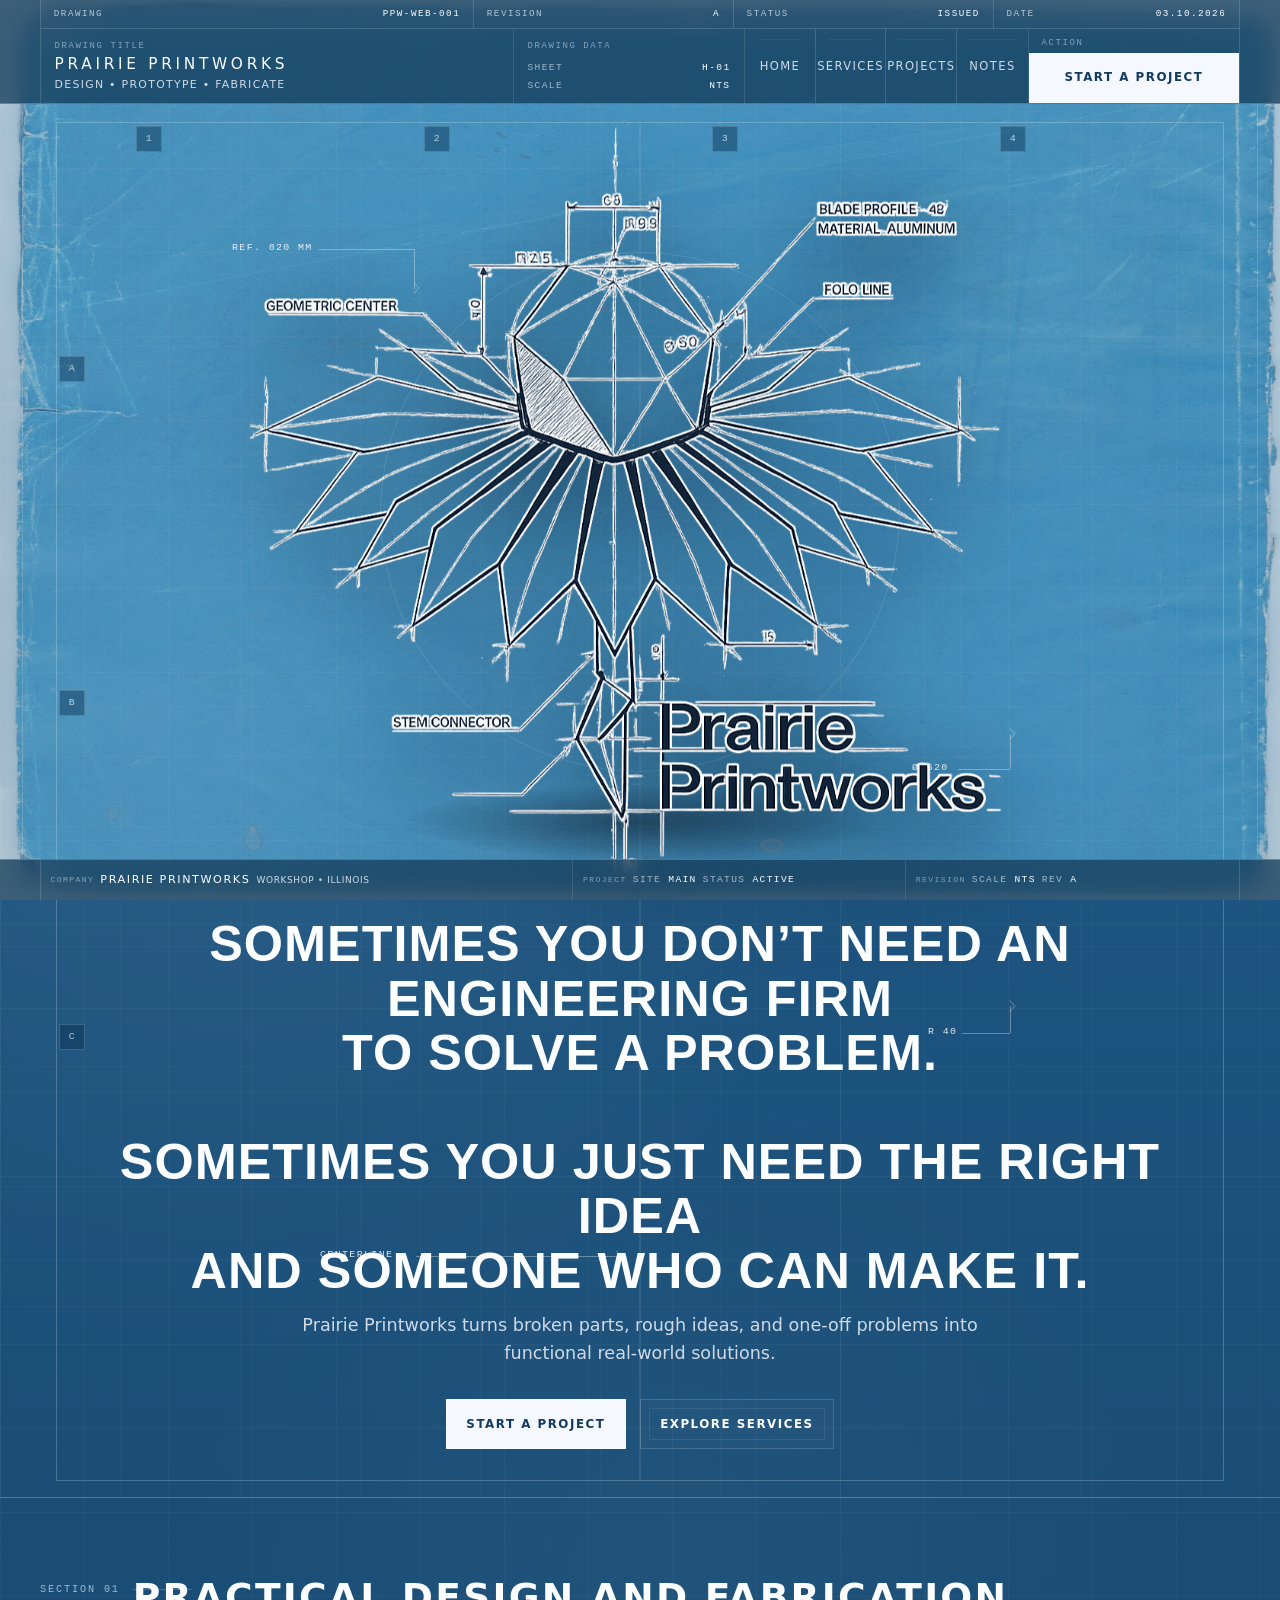
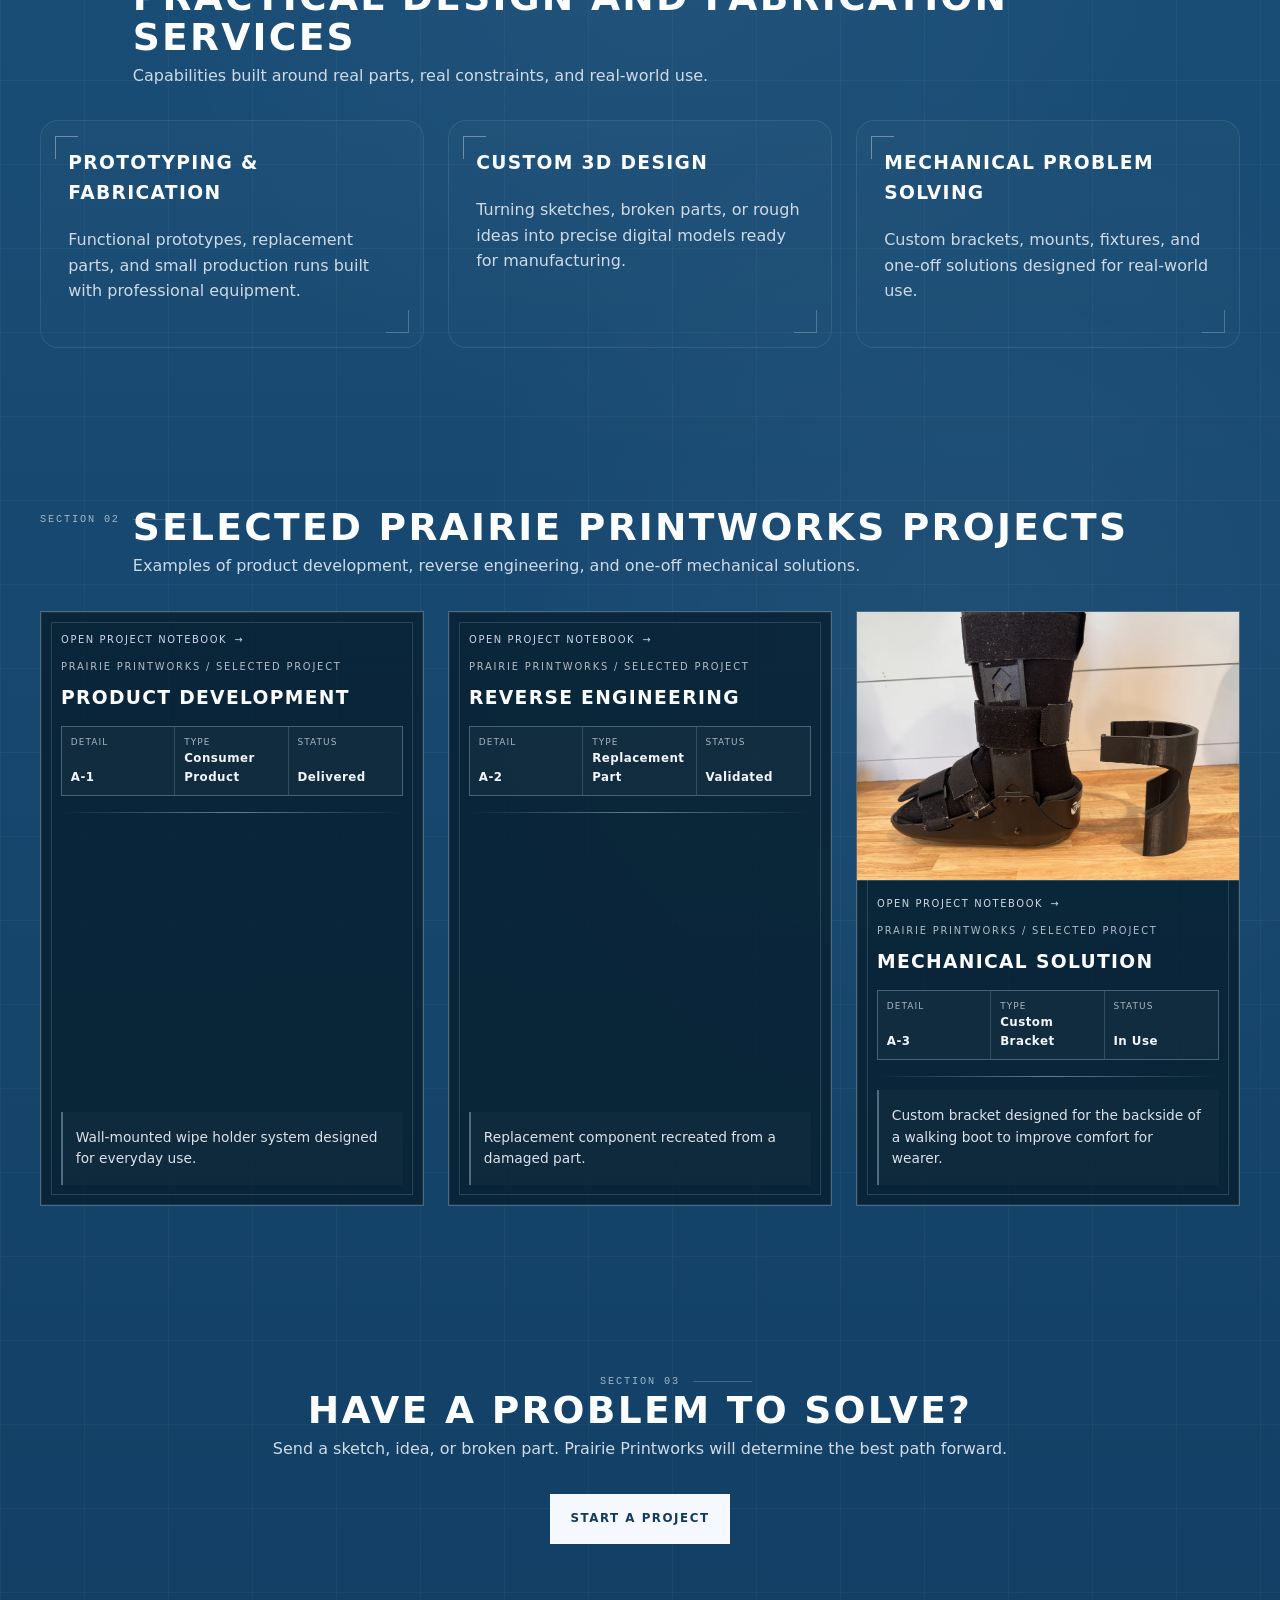
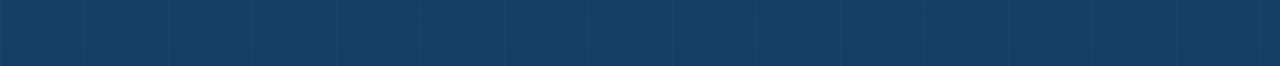
==== index.html @ dac21471 "Fix hero logo callout spelling by using corrected image" ====
<!DOCTYPE html>
<html lang="en">
<head>
<meta charset="UTF-8" />
<meta name="viewport" content="width=device-width, initial-scale=1.0" />
<title>Prairie Printworks</title>
<link rel="stylesheet" href="assets/css/styles.css">
</head>
<body>

<header class="navbar">
  <div class="container">
    <div class="nav-revbar">
      <div class="nav-revbar-inner">
        <div class="rev-cell"><span>Drawing</span><strong>PPW-WEB-001</strong></div>
        <div class="rev-cell"><span>Revision</span><strong>A</strong></div>
        <div class="rev-cell"><span>Status</span><strong>Issued</strong></div>
        <div class="rev-cell"><span>Date</span><strong>03.10.2026</strong></div>
      </div>
    </div>
  </div>

  <div class="container nav-inner">
    <div class="titleblock-strip">
      <div class="strip-cell">
        <div class="strip-label">Drawing Title</div>
        <div class="brand">Prairie Printworks</div>
        <div class="brand-sub">Design • Prototype • Fabricate</div>
      </div>

      <div class="strip-cell strip-meta">
        <div class="strip-label">Drawing Data</div>
        <div class="drafting-meta-row"><span>Sheet</span><span>H-01</span></div>
        <div class="drafting-meta-row"><span>Scale</span><span>NTS</span></div>
      </div>

      <div class="strip-cell strip-meta-secondary" style="padding:0;">
        <div class="nav-links">
          <a href="index.html">Home</a>
          <a href="services.html">Services</a>
          <a href="projects.html">Projects</a>
          <a href="notes.html">Notes</a>
        </div>
      </div>

      <div class="strip-cell strip-cta">
        <div class="strip-cta-inner">
          <div class="strip-label" style="padding:.45rem .8rem .15rem .8rem; margin:0;">Action</div>
          <a class="btn btn-primary" href="start-a-project.html">Start a Project</a>
        </div>
      </div>
    </div>

    <nav class="mobile-nav" aria-label="Mobile navigation">
      <a href="index.html">Home</a>
      <a href="services.html">Services</a>
      <a href="projects.html">Projects</a>
      <a href="notes.html">Notes</a>
      <a href="start-a-project.html">Start a Project</a>
    </nav>
  </div>
</header>

<main>
  <section class="hero">
    <div class="container hero-inner">
      <div class="hero-frame"></div>

      <div class="zone zone-top-1">1</div>
      <div class="zone zone-top-2">2</div>
      <div class="zone zone-top-3">3</div>
      <div class="zone zone-top-4">4</div>

      <div class="zone zone-left-a">A</div>
      <div class="zone zone-left-b">B</div>
      <div class="zone zone-left-c">C</div>

      <div class="callout callout-1">
        <span class="callout-label">REF. 820 MM</span>
        <span class="callout-line-h"></span>
        <span class="callout-line-v"></span>
        <span class="callout-arrow"></span>
      </div>

      <div class="callout callout-2">
        <span class="callout-label">Ø 520</span>
        <span class="callout-line-h"></span>
        <span class="callout-line-v"></span>
        <span class="callout-arrow"></span>
      </div>

      <div class="callout callout-3">
        <span class="callout-label">R 40</span>
        <span class="callout-line-h"></span>
        <span class="callout-line-v"></span>
        <span class="callout-arrow"></span>
      </div>

      <div class="callout callout-4">
        <span class="callout-label">Centerline</span>
        <span class="callout-line-h"></span>
        <span class="callout-arrow"></span>
      </div>

      <div class="logo logo-wrap">
        <div class="logo-ring"></div>
        <div class="logo-dashed-circle"></div>
        <img src="assets/images/ppw-logo.png" alt="Prairie Printworks" />
      </div>

      <h1>Sometimes you don’t need an engineering firm<br>to solve a problem.<br><br>Sometimes you just need the right idea<br>and someone who can make it.</h1>
      <p class="lead">Prairie Printworks turns broken parts, rough ideas, and one-off problems into functional real-world solutions.</p>

      <div class="hero-actions">
        <a class="btn btn-primary" href="start-a-project.html">Start a Project</a>
        <a class="btn btn-secondary" href="services.html">Explore Services</a>
      </div>
    </div>
  </section>

  <section class="section">
    <div class="container">
      <div class="section-header">
        <div class="section-kicker">Section 01</div>
        <h2 class="section-title">Practical Design and Fabrication Services</h2>
        <p class="section-sub">Capabilities built around real parts, real constraints, and real-world use.</p>
      </div>

      <div class="grid-3" style="margin-top:2rem">
        <article class="card">
          <h3>Prototyping & Fabrication</h3>
          <p>Functional prototypes, replacement parts, and small production runs built with professional equipment.</p>
        </article>

        <article class="card">
          <h3>Custom 3D Design</h3>
          <p>Turning sketches, broken parts, or rough ideas into precise digital models ready for manufacturing.</p>
        </article>

        <article class="card">
          <h3>Mechanical Problem Solving</h3>
          <p>Custom brackets, mounts, fixtures, and one-off solutions designed for real-world use.</p>
        </article>
      </div>
    </div>
  </section>

  <section class="section">
    <div class="container">
      <div class="section-header">
        <div class="section-kicker">Section 02</div>
        <h2 class="section-title">Selected Prairie Printworks Projects</h2>
        <p class="section-sub">Examples of product development, reverse engineering, and one-off mechanical solutions.</p>
      </div>

      <div class="grid-3 project-intake-grid" style="margin-top:2rem">
        <article class="project-intake-card">
          <a class="project-jump-link" href="projects.html#project-product-development" aria-label="Open Product Development project notebook">
            <span>Open project notebook</span>
          </a>
          <p class="drawing-overline">Prairie Printworks / Selected Project</p>
          <h3>Product Development</h3>
          <div class="title-block">
            <div class="title-cell">
              <span>Detail</span>
              <strong>A-1</strong>
            </div>
            <div class="title-cell">
              <span>Type</span>
              <strong>Consumer Product</strong>
            </div>
            <div class="title-cell">
              <span>Status</span>
              <strong>Delivered</strong>
            </div>
          </div>
          <div class="sheet-divider"></div>
          <div class="sheet-notes">
            <p>Wall-mounted wipe holder system designed for everyday use.</p>
          </div>
        </article>

        <article class="project-intake-card">
          <a class="project-jump-link" href="projects.html#project-reverse-engineering" aria-label="Open Reverse Engineering project notebook">
            <span>Open project notebook</span>
          </a>
          <p class="drawing-overline">Prairie Printworks / Selected Project</p>
          <h3>Reverse Engineering</h3>
          <div class="title-block">
            <div class="title-cell">
              <span>Detail</span>
              <strong>A-2</strong>
            </div>
            <div class="title-cell">
              <span>Type</span>
              <strong>Replacement Part</strong>
            </div>
            <div class="title-cell">
              <span>Status</span>
              <strong>Validated</strong>
            </div>
          </div>
          <div class="sheet-divider"></div>
          <div class="sheet-notes">
            <p>Replacement component recreated from a damaged part.</p>
          </div>
        </article>

        <article class="project-intake-card project-intake-card-image">
          <div class="project-img">
            <a href="projects.html#project-mechanical-solution" aria-label="Open Mechanical Solution project notebook">
              <img src="assets/images/bootguard.jpg" alt="Walking Boot heal guard mechanical solution bracket">
            </a>
          </div>
          <a class="project-jump-link" href="projects.html#project-mechanical-solution" aria-label="Open Mechanical Solution project notebook">
            <span>Open project notebook</span>
          </a>
          <p class="drawing-overline">Prairie Printworks / Selected Project</p>
          <h3>Mechanical Solution</h3>
          <div class="title-block">
            <div class="title-cell">
              <span>Detail</span>
              <strong>A-3</strong>
            </div>
            <div class="title-cell">
              <span>Type</span>
              <strong>Custom Bracket</strong>
            </div>
            <div class="title-cell">
              <span>Status</span>
              <strong>In Use</strong>
            </div>
          </div>
          <div class="sheet-divider"></div>
          <div class="sheet-notes">
            <p>Custom bracket designed for the backside of a walking boot to improve comfort for wearer.</p>
          </div>
        </article>
      </div>
    </div>
  </section>

  <section class="section">
    <div class="container" style="text-align:center">
      <div class="section-header" style="max-width:760px; margin:0 auto 2rem; padding-left:0;">
        <div class="section-kicker" style="position:relative; left:auto; top:auto; display:inline-block;">Section 03</div>
        <h2 class="section-title">Have a Problem to Solve?</h2>
        <p class="section-sub" style="margin:0 auto;">Send a sketch, idea, or broken part. Prairie Printworks will determine the best path forward.</p>
      </div>

      <div class="hero-actions" style="margin-top:2rem">
        <a class="btn btn-primary" href="start-a-project.html">Start a Project</a>
      </div>
    </div>
  </section>
</main>

<footer class="titlebar-bottom">
  <div class="container">
    <div class="titleblock-strip">
      <div class="strip-cell">
        <div class="strip-label">Company</div>
        <div class="brand">Prairie Printworks</div>
        <div class="brand-sub">Workshop • Illinois</div>
      </div>

      <div class="strip-cell footer-meta">
        <div class="strip-label">Project</div>
        <div>Site <strong>Main</strong></div>
        <div>Status <strong>Active</strong></div>
      </div>

      <div class="strip-cell footer-meta footer-right">
        <div class="strip-label">Revision</div>
        <div>Scale <strong>NTS</strong></div>
        <div>Rev <strong>A</strong></div>
      </div>
    </div>
  </div>
</footer>

</body>
</html>
---- assets/css/styles.css ----
/* Prairie Printworks styles */
:root{
  --bg:#154b73;
  --bg-deep:#103754;
  --panel:#1a5079;
  --panel-2:#15476c;

  --line:rgba(248,252,255,0.24);
  --line-soft:rgba(248,252,255,0.15);
  --line-strong:rgba(252,254,255,0.36);

  --text:#f2f6fb;
  --muted:#cfdae5;
  --heading:#fbfdff;

  --card-bg:rgba(255,255,255,0.025);
  --card-bg-2:rgba(255,255,255,0.01);

  --max:1200px;
  --radius:18px;

  --chrome-top:106px;
  --chrome-bottom:42px;
}

*{box-sizing:border-box}
html{
  scroll-behavior:smooth;
  overflow-x:clip;
}

body{
  margin:0;
  padding-top:var(--chrome-top);
  padding-bottom:var(--chrome-bottom);
  overflow-x:hidden;
  color:var(--text);
  font-family:"Arial Narrow","Bahnschrift","Segoe UI",system-ui,sans-serif;
  line-height:1.6;
  background:
    radial-gradient(circle at 18% 22%, rgba(255,255,255,0.05), transparent 24%),
    radial-gradient(circle at 76% 68%, rgba(255,255,255,0.04), transparent 22%),
    radial-gradient(circle at 52% 48%, rgba(255,255,255,0.03), transparent 28%),
    linear-gradient(180deg, rgba(255,255,255,0.03), rgba(255,255,255,0.01)),
    repeating-linear-gradient(to right, rgba(245,250,255,0.035) 0 1px, transparent 1px 84px),
    repeating-linear-gradient(to bottom, rgba(245,250,255,0.035) 0 1px, transparent 1px 84px),
    linear-gradient(180deg, #1b5a89 0%, #154a74 45%, #103d63 100%);
}

body::before{
  content:"";
  position:fixed;
  inset:22px;
  border:1px solid rgba(245,250,255,0.16);
  pointer-events:none;
  z-index:0;
}

body::after{
  content:"";
  position:fixed;
  inset:0;
  pointer-events:none;
  z-index:1;
  opacity:.72;
  background-image:
    url("../images/cyanotype-background-edges.jpg"),
    radial-gradient(circle at 12% 18%, rgba(255,255,255,.85) 0 .7px, transparent .8px),
    radial-gradient(circle at 74% 30%, rgba(255,255,255,.6) 0 .6px, transparent .7px),
    radial-gradient(circle at 60% 78%, rgba(255,255,255,.55) 0 .7px, transparent .8px),
    radial-gradient(circle at 34% 56%, rgba(255,255,255,.4) 0 .6px, transparent .7px),
    repeating-linear-gradient(11deg, rgba(255,255,255,.018) 0 1px, transparent 1px 10px),
    linear-gradient(180deg, rgba(255,255,255,.02), transparent 18%, rgba(255,255,255,.03) 60%, transparent 100%);
  background-size:
  100% 100%,
    180px 180px,
    240px 240px,
    220px 220px,
    260px 260px,
    12px 12px,
    100% 100%;
  background-position:center;
  mix-blend-mode:screen;
}

a{color:inherit;text-decoration:none}

/* Show a clear callout-style arrow cursor on selectable controls */
a[href],
button,
input[type="button"],
input[type="submit"],
input[type="reset"],
summary,
[role="button"],
[role="link"]{
  cursor:pointer;
}
img{max-width:100%;display:block}

.container{
  width:min(var(--max), calc(100% - 2rem));
  margin:auto;
  position:relative;
  z-index:2;
}

main{
  color:var(--text);
  position:relative;
}

  main::before{
  content:"";
  position:fixed;
  inset:0;
  pointer-events:none;
  z-index:1;
  opacity:.14;
  background:
    radial-gradient(circle at 8% 12%, rgba(255,255,255,0.08), transparent 18%),
    radial-gradient(circle at 92% 14%, rgba(255,255,255,0.05), transparent 20%),
    radial-gradient(circle at 14% 88%, rgba(255,255,255,0.06), transparent 16%),
    radial-gradient(circle at 86% 80%, rgba(255,255,255,0.07), transparent 18%),
    radial-gradient(circle at 50% 50%, transparent 55%, rgba(0,0,0,0.16) 100%);
  mix-blend-mode:screen;
}
  
.section{
  padding:5rem 0;
}

.grid-3{
  display:grid;
  grid-template-columns:repeat(3,1fr);
  gap:1.5rem;
}

/* TOP FRAME / NAV */

.navbar{
  position:fixed;
  top:0;
  left:0;
  right:0;
  z-index:50;
  background:rgba(16,55,84,0.72);
  backdrop-filter:blur(10px);
  border-bottom:1px solid var(--line);
}

.nav-revbar{
  border-bottom:1px solid var(--line-soft);
  background:rgba(255,255,255,0.025);
}

.nav-revbar-inner{
  display:grid;
  grid-template-columns:1.5fr .9fr .9fr .85fr;
  border-left:1px solid rgba(245,250,255,0.14);
  border-right:1px solid rgba(245,250,255,0.14);
}

.rev-cell{
  min-height:28px;
  display:flex;
  align-items:center;
  justify-content:space-between;
  gap:.8rem;
  padding:0 .8rem;
  border-right:1px solid var(--line-soft);
  font-family:"Courier New",monospace;
  font-size:.58rem;
  letter-spacing:.16em;
  text-transform:uppercase;
  color:rgba(245,250,255,0.68);
}

.rev-cell:last-child{border-right:none}

.rev-cell strong{
  font-weight:400;
  color:var(--heading);
}

.nav-inner{
  min-height:74px;
}

.titleblock-strip{
  display:grid;
  grid-template-columns:2.25fr 1.1fr 1.35fr 1fr;
  width:100%;
  border-left:1px solid rgba(245,250,255,0.14);
  border-right:1px solid rgba(245,250,255,0.14);
  position:relative;
}

.titleblock-strip::before{
  content:"";
  position:absolute;
  inset:0;
  pointer-events:none;
  background:
    linear-gradient(to bottom, rgba(255,255,255,0.03), transparent 35%),
    repeating-linear-gradient(to right, rgba(245,250,255,0.025) 0 1px, transparent 1px 120px);
  opacity:.55;
}

.strip-cell{
  min-height:74px;
  padding:.5rem .85rem;
  border-right:1px solid rgba(245,250,255,0.12);
  display:flex;
  flex-direction:column;
  justify-content:center;
  position:relative;
}

.strip-cell:last-child{border-right:none}

.strip-label{
  font-family:"Courier New",monospace;
  font-size:.56rem;
  letter-spacing:.18em;
  text-transform:uppercase;
  color:rgba(245,250,255,0.48);
  margin-bottom:.22rem;
}

.brand{
  font-size:.96rem;
  letter-spacing:.24em;
  text-transform:uppercase;
  line-height:1.08;
  color:var(--heading);
}

.brand-sub{
  font-size:.68rem;
  color:var(--muted);
  margin-top:3px;
  letter-spacing:.12em;
  text-transform:uppercase;
}

.strip-meta{
  gap:.18rem;
}

.drafting-meta-row{
  display:grid;
  grid-template-columns:auto 1fr;
  gap:.65rem;
  font-family:"Courier New",monospace;
  font-size:.6rem;
  letter-spacing:.14em;
  text-transform:uppercase;
  color:rgba(245,250,255,0.62);
}

.drafting-meta-row span:last-child{
  text-align:right;
  color:var(--heading);
}

.nav-links{
  display:grid;
  grid-template-columns:repeat(4,1fr);
  align-items:stretch;
  height:100%;
  min-height:74px;
}

.nav-links a{
  display:flex;
  align-items:center;
  justify-content:center;
  text-transform:uppercase;
  letter-spacing:.12em;
  font-size:.72rem;
  color:var(--muted);
  border-right:1px solid var(--line-soft);
  position:relative;
}

.nav-links a:last-child{border-right:none}

.nav-links a::before{
  content:"";
  position:absolute;
  left:12px;
  right:12px;
  top:10px;
  border-top:1px solid rgba(245,250,255,0.05);
}

.nav-links a:hover{
  color:var(--heading);
  background:rgba(255,255,255,0.03);
}

.mobile-nav{
  display:none;
}

.strip-cta{
  align-items:stretch;
  justify-content:stretch;
  padding:0;
}

.strip-cta-inner{
  display:grid;
  grid-template-rows:auto 1fr;
  height:100%;
  min-height:74px;
}

.btn{
  padding:.9rem 1.2rem;
  border-radius:0;
  border:1px solid rgba(245,250,255,0.16);
  display:inline-flex;
  align-items:center;
  justify-content:center;
  transition:.2s;
  text-transform:uppercase;
  letter-spacing:.13em;
  font-size:.74rem;
  font-weight:600;
  position:relative;
  overflow:hidden;
}

.btn::before{
  content:"";
  position:absolute;
  inset:8px;
  border:1px solid rgba(245,250,255,0.08);
  pointer-events:none;
}

.btn-primary{
  background:#f5f9ff;
  color:#133b5f;
  border-color:rgba(255,255,255,0.25);
}

.btn-primary:hover{
  background:#ffffff;
}

.btn-secondary{
  color:var(--heading);
  background:rgba(255,255,255,0.02);
}

.btn-secondary:hover{
  background:rgba(255,255,255,0.05);
}

.strip-cta .btn-primary{
  width:100%;
  height:100%;
  border:none;
  white-space:nowrap;
}

/* HERO */

.hero{
  position:relative;
  overflow:hidden;
  border-bottom:1px solid var(--line);
}

.hero::before{
  content:"";
  position:absolute;
  inset:0;
  pointer-events:none;
  background:
    repeating-linear-gradient(to right, rgba(245,250,255,0.04) 0 1px, transparent 1px 120px),
    repeating-linear-gradient(to bottom, rgba(245,250,255,0.04) 0 1px, transparent 1px 120px);
  opacity:.8;
}

.hero-inner{
  position:relative;
  min-height:680px;
  padding:.55rem 0 3rem;
  text-align:center;
}

.hero-frame{
  position:absolute;
  inset:1rem 1rem 1rem 1rem;
  border:1px solid rgba(245,250,255,0.16);
  pointer-events:none;
  z-index:0;
}

.hero-frame{
  position:absolute;
  inset:1rem 1rem 1rem 1rem;
  border:1px solid rgba(248,252,255,0.22);
  pointer-events:none;
  z-index:0;
}

.hero-frame::before{
  content:"";
  position:absolute;
  left:50%;
  top:0;
  bottom:0;
  width:1px;
  transform:translateX(-50%);
  background:rgba(248,252,255,0.18);
}

.hero-frame::after{
  content:"";
  position:absolute;
  left:0;
  right:0;
  top:56%;
  height:1px;
  transform:translateY(-50%);
  background:rgba(248,252,255,0.18);
}

.zone{
  position:absolute;
  width:26px;
  height:26px;
  border:1px solid rgba(245,250,255,0.18);
  display:flex;
  align-items:center;
  justify-content:center;
  font-family:"Courier New",monospace;
  font-size:.62rem;
  letter-spacing:.08em;
  color:rgba(245,250,255,0.72);
  background:rgba(10,47,81,0.45);
  z-index:3;
}

.zone-top-1{top:1.25rem;left:8%}
.zone-top-2{top:1.25rem;left:32%}
.zone-top-3{top:1.25rem;left:56%}
.zone-top-4{top:1.25rem;left:80%}

.zone-left-a{left:1.2rem;top:18%}
.zone-left-b{left:1.2rem;top:42%}
.zone-left-c{left:1.2rem;top:66%}

.callout{
  position:absolute;
  z-index:3;
  pointer-events:none;
  font-family:"Courier New",monospace;
  font-size:.62rem;
  letter-spacing:.14em;
  text-transform:uppercase;
  color:rgba(250,253,255,0.88);
}

.callout-label{
  position:absolute;
  white-space:nowrap;
}

.callout-line-h,
.callout-line-v{
  position:absolute;
  background:rgba(250,253,255,0.34);
}

.callout-line-h{height:1px}
.callout-line-v{width:1px}

.callout-arrow{
  position:absolute;
  width:8px;
  height:8px;
  border-top:1px solid rgba(245,250,255,0.28);
  border-right:1px solid rgba(245,250,255,0.28);
  transform:rotate(45deg);
}

/* top-left reference note */
.callout-1{left:16%;top:8.4rem;width:220px;height:70px}
.callout-1 .callout-label{left:0;top:0}
.callout-1 .callout-line-h{left:86px;top:9px;width:96px}
.callout-1 .callout-line-v{left:182px;top:9px;height:40px}
.callout-1 .callout-arrow{left:178px;top:44px}

/* diameter note to construction circle */
.callout-2{left:calc(50% + 17rem);top:47%;width:160px;height:44px}
.callout-2 .callout-label{left:0;top:0}
.callout-2 .callout-line-h{left:46px;top:9px;width:52px}
.callout-2 .callout-line-v{left:98px;top:-26px;height:35px}
.callout-2 .callout-arrow{left:94px;top:-30px}

/* radial note */
.callout-3{left:calc(50% + 18rem);top:66%;width:150px;height:52px}
.callout-3 .callout-label{left:0;top:0}
.callout-3 .callout-line-h{left:34px;top:9px;width:48px}
.callout-3 .callout-line-v{left:82px;top:-18px;height:27px}
.callout-3 .callout-arrow{left:78px;top:-22px}

/* centerline note lands on actual vertical centerline */
.callout-4{left:calc(50% - 20rem);top:82%;width:330px;height:26px}
.callout-4 .callout-label{left:0;top:0}
.callout-4 .callout-line-h{left:96px;top:9px;width:202px}
.callout-4 .callout-arrow{left:292px;top:5px}

.logo{
  max-width:780px;
  margin:auto;
  position:relative;
  z-index:2;
  filter:drop-shadow(0 20px 40px rgba(0,20,40,.25));
  transform-style:preserve-3d;
  perspective:1100px;
}

.logo-wrap{
  padding:.75rem 0 .2rem;
}

.logo img{
  width:100%;
  position:relative;
  z-index:2;
  transform:translateZ(0);
  animation:hero-float 8s ease-in-out infinite;
  filter:drop-shadow(0 26px 45px rgba(0, 20, 40, .45));
}

.logo::after{
  content:"";
  position:absolute;
  left:50%;
  bottom:3.2rem;
  width:min(54vw, 480px);
  height:74px;
  transform:translateX(-50%);
  background:radial-gradient(ellipse at center, rgba(8, 16, 28, .45) 0%, rgba(8, 16, 28, 0) 72%);
  pointer-events:none;
  z-index:1;
  animation:hero-shadow-float 8s ease-in-out infinite;
}

@keyframes hero-float{
  0%,
  100%{transform:translate3d(0, 0, 0) rotateX(0deg) rotateY(0deg) scale(1)}
  50%{transform:translate3d(0, -14px, 46px) rotateX(2.2deg) rotateY(-2deg) scale(1.015)}
}

@keyframes hero-shadow-float{
  0%,
  100%{opacity:.52;transform:translateX(-50%) scale(.93)}
  50%{opacity:.34;transform:translateX(-50%) scale(.82)}
}

.logo-ring,
.logo-dashed-circle{
  position:absolute;
  left:50%;
  top:50%;
  transform:translate(-50%,-50%);
  border-radius:50%;
  pointer-events:none;
}

.logo-ring{
  width:min(62vw,520px);
  height:min(62vw,520px);
  border:1px solid rgba(248,252,255,0.15);
  opacity:.9;
}

.logo-dashed-circle{
  width:min(74vw,620px);
  height:min(74vw,620px);
  border:1px dashed rgba(248,252,255,0.11);
  opacity:.46;
}

h1{
  font-size:clamp(2.35rem,6vw,4.3rem);
  line-height:1.02;
  letter-spacing:.02em;
  margin:.45rem auto .8rem;
  font-family:"Bahnschrift","DIN Alternate","Arial Narrow","Segoe UI",sans-serif;
  text-transform:uppercase;
  max-width:900px;
  position:relative;
  z-index:2;
  color:var(--heading);
}

.hero h1{
  font-size:clamp(1.85rem,4.4vw,3.15rem);
  line-height:1.08;
  max-width:1100px;
}

.lead{
  max-width:720px;
  margin:auto;
  color:var(--muted);
  font-size:1.1rem;
  position:relative;
  z-index:2;
}

.hero-actions{
  margin-top:2rem;
  display:flex;
  gap:.9rem;
  justify-content:center;
  flex-wrap:wrap;
  position:relative;
  z-index:2;
}

/* SECTION HEADERS */

.section-header{
  margin-bottom:2rem;
  position:relative;
  padding-left:5.8rem;
}

.section-kicker{
  position:absolute;
  left:0;
  top:.2rem;
  font-family:"Courier New",monospace;
  font-size:.64rem;
  letter-spacing:.18em;
  text-transform:uppercase;
  color:rgba(245,250,255,0.62);
}

.section-kicker::after{
  content:"";
  position:absolute;
  left:100%;
  top:50%;
  width:3.7rem;
  height:1px;
  background:rgba(245,250,255,0.2);
  margin-left:.8rem;
}

.section-title{
  margin:0 0 .35rem;
  font-size:clamp(1.65rem,3vw,2.35rem);
  text-transform:uppercase;
  letter-spacing:.06em;
  line-height:1.05;
  color:var(--heading);
}

.section-sub{
  margin:0;
  color:var(--muted);
  max-width:760px;
}

/* CARDS */

.card{
  background:linear-gradient(180deg, rgba(255,255,255,0.018), rgba(255,255,255,0.008));
  border:1px solid rgba(245,250,255,0.09);
  border-radius:var(--radius);
  padding:1.7rem;
  position:relative;
  box-shadow:none;
}
  
.card::before{
  content:"";
  position:absolute;
  top:.9rem;
  left:.9rem;
  width:22px;
  height:22px;
  border-top:1px solid var(--line-strong);
  border-left:1px solid var(--line-strong);
}

.card::after{
  content:"";
  position:absolute;
  right:.9rem;
  bottom:.9rem;
  width:22px;
  height:22px;
  border-right:1px solid var(--line);
  border-bottom:1px solid var(--line);
}

.card h3{
  color:var(--heading);
  margin-top:0;
  text-transform:uppercase;
  letter-spacing:.07em;
}

.card p{
  color:var(--muted);
}

.project{
  overflow:hidden;
  padding:0;
  border-radius:0;
  background:linear-gradient(180deg, rgba(255,255,255,0.03), rgba(255,255,255,0.012));
}

.project::before{
  content:"DETAIL";
  position:absolute;
  top:.85rem;
  left:1rem;
  font-family:"Courier New",monospace;
  font-size:.58rem;
  letter-spacing:.18em;
  text-transform:uppercase;
  color:#000;
}

.project::after{
  content:"";
  position:absolute;
  left:1rem;
  right:1rem;
  bottom:1rem;
  height:1px;
  background:rgba(245,250,255,0.2);
}

.project-img{
  aspect-ratio:16/10;
  border-bottom:1px solid rgba(0,0,0,0.9);
  display:flex;
  justify-content:center;
  align-items:center;
  color:rgba(245,250,255,0.48);
  font-size:.75rem;
  letter-spacing:.15em;
  text-transform:uppercase;
  background:
    repeating-linear-gradient(to right, rgba(245,250,255,0.03) 0 1px, transparent 1px 40px),
    repeating-linear-gradient(to bottom, rgba(245,250,255,0.03) 0 1px, transparent 1px 40px);
  position:relative;
}

.project-img img{
  width:100%;
  height:100%;
  object-fit:cover;
  display:block;
}

.project-img::before{
  content:"";
  position:absolute;
  inset:14px;
  border:1px solid rgba(0,0,0,0.9);
}

.project-img::after{
  content:"FIG.";
  position:absolute;
  right:16px;
  bottom:12px;
  font-family:"Courier New",monospace;
  font-size:.56rem;
  letter-spacing:.18em;
  color:#000;
}

.project-body{
  padding:1.25rem 1.4rem 1.55rem;
  position:relative;
}

.project-body h3{
  margin:.2rem 0 .45rem;
}

.project-ref{
  display:block;
  margin-bottom:.55rem;
  font-family:"Courier New",monospace;
  font-size:.58rem;
  letter-spacing:.18em;
  text-transform:uppercase;
  color:#000;
}

.project-intake-grid{
  align-items:stretch;
}

.project-intake-card{
  position:relative;
  background:rgba(7, 29, 43, 0.78);
  border:1px solid rgba(210, 235, 255, 0.35);
  box-shadow:0 0 0 1px rgba(210, 235, 255, 0.08) inset;
  padding:1.25rem;
  display:flex;
  flex-direction:column;
}

.project-intake-card::before{
  content:"";
  position:absolute;
  inset:10px;
  border:1px solid rgba(210, 235, 255, 0.16);
  pointer-events:none;
}

.project-intake-card .drawing-overline{
  margin:0 0 .55rem;
  font-size:.62rem;
}

.project-intake-card h3{
  margin:0 0 .8rem;
  text-transform:uppercase;
  letter-spacing:.07em;
  color:var(--heading);
}

.project-intake-card .title-block{
  grid-template-columns:repeat(3, minmax(0, 1fr));
}

.project-intake-card .title-cell{
  min-height:58px;
  padding:.48rem .55rem;
}

.project-intake-card .title-cell span{
  font-size:.56rem;
}

.project-intake-card .title-cell strong{
  font-size:.74rem;
}

.project-intake-card .sheet-divider{
  margin:1rem 0 .85rem;
}

.project-intake-card .sheet-notes{
  margin-top:auto;
  padding:.75rem .8rem;
}

.project-intake-card .sheet-notes p{
  font-size:.86rem;
  line-height:1.55;
}

.project-intake-card-image .project-img{
  margin:-1.25rem -1.25rem .9rem;
  border-bottom:1px solid rgba(210, 235, 255, 0.18);
}

.project-intake-card-image .project-img::before,
.project-intake-card-image .project-img::after{
  display:none;
}

/* FOOTER */

.titlebar-bottom{
  position:fixed;
  left:0;
  right:0;
  bottom:0;
  z-index:35;
  background:rgba(16,55,84,0.72);
  backdrop-filter:blur(10px);
  border-top:1px solid var(--line);
}

.titlebar-bottom .titleblock-strip{
  grid-template-columns:1.6fr 1fr 1fr;
}

.titlebar-bottom .strip-cell{
  min-height:40px;
  padding:.28rem .6rem;
  flex-direction:row;
  align-items:center;
  justify-content:flex-start;
  gap:.38rem;
  white-space:nowrap;
}

.titlebar-bottom .strip-label,
.titlebar-bottom .brand,
.titlebar-bottom .brand-sub{
  margin:0;
  line-height:1;
}

.titlebar-bottom .strip-label{
  font-size:.5rem;
}

.titlebar-bottom .brand{
  font-size:.7rem;
  letter-spacing:.14em;
}

.titlebar-bottom .brand-sub{
  font-size:.56rem;
  letter-spacing:.07em;
}

.titlebar-bottom .footer-meta{
  flex-direction:row;
  align-items:center;
  gap:.38rem;
}

.footer-meta{
  font-family:"Courier New",monospace;
  font-size:.6rem;
  letter-spacing:.14em;
  text-transform:uppercase;
  color:rgba(245,250,255,0.62);
  gap:.12rem;
}

.footer-meta strong{
  color:var(--heading);
  font-weight:400;
}

.footer-right{
  align-items:flex-end;
  text-align:right;
}

/* RESPONSIVE */

@media(max-width:960px){
  .grid-3{
    grid-template-columns:1fr;
  }

  .nav-revbar-inner{
    grid-template-columns:1fr 1fr;
  }

  .rev-cell:nth-child(n+3){
    display:none;
  }

  .titleblock-strip{
    grid-template-columns:1.5fr .9fr;
  }

  .strip-meta-secondary,
  .strip-cta{
    display:none;
  }

  .strip-cell{
    min-height:60px;
    padding:.42rem .65rem;
  }

  .mobile-nav{
    display:flex;
    flex-wrap:nowrap;
    border-left:1px solid rgba(245,250,255,0.14);
    border-right:1px solid rgba(245,250,255,0.14);
    border-top:1px solid rgba(245,250,255,0.08);
    overflow-x:auto;
  }

  .mobile-nav a{
    min-height:36px;
    flex:1 0 auto;
    display:flex;
    align-items:center;
    justify-content:center;
    text-transform:uppercase;
    letter-spacing:.08em;
    font-size:.56rem;
    white-space:nowrap;
    color:var(--muted);
    border-right:1px solid rgba(245,250,255,0.09);
  }

  .mobile-nav a:last-child{
    border-right:none;
  }

  .mobile-nav a:hover{
    color:var(--heading);
    background:rgba(255,255,255,0.03);
  }

  .section-header{
    padding-left:0;
  }

  .section-kicker{
    position:relative;
    display:inline-block;
    top:auto;
    left:auto;
    margin-bottom:.9rem;
  }

  .section-kicker::after{
    display:none;
  }

  .hero-inner{
    min-height:auto;
    padding:.7rem 0 3.5rem;
  }

  .hero-frame{
    inset:.8rem .8rem .8rem .8rem;
  }

  .zone,
  .callout{
    display:none;
  }

  .logo-wrap{
    padding:.55rem 0 .25rem;
  }

  .logo-ring{
  width:min(62vw,520px);
  height:min(62vw,520px);
  border:1px solid rgba(245,250,255,0.11);
}

.logo-dashed-circle{
  width:min(74vw,620px);
  height:min(74vw,620px);
  border:1px dashed rgba(245,250,255,0.09);
  opacity:.42;
}

  .footer-meta{
    font-size:.56rem;
  }

  .titlebar-bottom .titleblock-strip{
    grid-template-columns:1.4fr 1fr 1fr;
  }

  .titlebar-bottom .strip-cell{
    min-height:36px;
    padding:.24rem .4rem;
    gap:.26rem;
  }

  .titlebar-bottom .brand{
    font-size:.58rem;
    letter-spacing:.12em;
  }

  .titlebar-bottom .brand-sub{
    font-size:.5rem;
    letter-spacing:.06em;
  }

  .titlebar-bottom .strip-label,
  .titlebar-bottom .footer-meta{
    font-size:.48rem;
    letter-spacing:.1em;
  }

  .brand{
    font-size:.82rem;
  }

  .brand-sub{
    font-size:.62rem;
  }
}

@media(max-width:640px){
  .hero-actions{
    flex-direction:column;
    align-items:stretch;
    width:min(320px,100%);
    margin-left:auto;
    margin-right:auto;
  }

  .hero-actions .btn{
    width:100%;
  }

  .rev-cell{
    font-size:.54rem;
    padding:0 .55rem;
  }

  .project-intake-card .title-block{
    grid-template-columns:repeat(2, minmax(0, 1fr));
  }

  .project-intake-card .title-cell:nth-child(3n){
    border-right:1px solid rgba(210, 235, 255, 0.18);
  }

  .project-intake-card .title-cell:nth-child(2n){
    border-right:none;
  }

  .project-intake-card .title-cell:nth-last-child(-n + 3){
    border-bottom:1px solid rgba(210, 235, 255, 0.18);
  }

  .project-intake-card .title-cell:nth-last-child(-n + 2){
    border-bottom:none;
  }
}

.intake-page {
  padding: 3.5rem 0 5rem;
}

.intake-sheet {
  position: relative;
  background: rgba(7, 29, 43, 0.78);
  border: 1px solid rgba(210, 235, 255, 0.35);
  box-shadow:
    0 0 0 1px rgba(210, 235, 255, 0.08) inset,
    0 18px 50px rgba(0, 0, 0, 0.28);
  padding: 2rem;
  backdrop-filter: blur(1px);
}

.intake-sheet::before {
  content: "";
  position: absolute;
  inset: 10px;
  border: 1px solid rgba(210, 235, 255, 0.16);
  pointer-events: none;
}

.drawing-overline {
  margin: 0 0 1rem;
  font-size: 0.78rem;
  letter-spacing: 0.18em;
  text-transform: uppercase;
  opacity: 0.72;
}

.sheet-header {
  display: grid;
  grid-template-columns: 1.35fr 1fr;
  gap: 1.5rem;
  align-items: start;
}

.sheet-header h1 {
  margin: 0 0 0.65rem;
  font-size: clamp(2.2rem, 4vw, 3.25rem);
  line-height: 1.02;
  text-transform: uppercase;
  letter-spacing: 0.03em;
}

.sheet-subtitle {
  margin: 0 0 0.75rem;
  max-width: 42rem;
  font-size: 1rem;
  line-height: 1.55;
  text-transform: uppercase;
  letter-spacing: 0.04em;
  opacity: 0.86;
}

.sheet-intro {
  max-width: 60ch;
  margin: 0;
  font-size: 1rem;
  line-height: 1.7;
  opacity: 0.92;
}

.title-block {
  display: grid;
  grid-template-columns: repeat(3, minmax(0, 1fr));
  border: 1px solid rgba(210, 235, 255, 0.28);
  background: rgba(255, 255, 255, 0.03);
}

.title-cell {
  min-height: 74px;
  padding: 0.7rem 0.8rem;
  border-right: 1px solid rgba(210, 235, 255, 0.18);
  border-bottom: 1px solid rgba(210, 235, 255, 0.18);
  display: flex;
  flex-direction: column;
  justify-content: space-between;
}

.title-cell:nth-child(3n) {
  border-right: none;
}

.title-cell:nth-last-child(-n + 3) {
  border-bottom: none;
}

.title-cell span {
  font-size: 0.72rem;
  text-transform: uppercase;
  letter-spacing: 0.12em;
  opacity: 0.68;
}

.title-cell strong {
  font-size: 0.95rem;
  font-weight: 600;
  letter-spacing: 0.04em;
}

.sheet-divider {
  height: 1px;
  margin: 1.35rem 0 1.1rem;
  background: linear-gradient(
    to right,
    rgba(210, 235, 255, 0),
    rgba(210, 235, 255, 0.45),
    rgba(210, 235, 255, 0)
  );
}

.sheet-notes-wrap {
  margin-bottom: 1.35rem;
}

.sheet-label {
  margin: 0 0 0.5rem;
  font-size: 0.75rem;
  text-transform: uppercase;
  letter-spacing: 0.16em;
  opacity: 0.72;
}

.sheet-notes {
  padding: 0.95rem 1rem;
  border-left: 2px solid rgba(210, 235, 255, 0.34);
  background: rgba(255, 255, 255, 0.025);
}

.sheet-notes p {
  margin: 0.2rem 0;
  font-size: 0.95rem;
  line-height: 1.6;
  opacity: 0.9;
}

.form-launch {
  text-align: center;
  padding: 2.25rem 1rem 1.25rem;
  border: 1px solid rgba(210, 235, 255, 0.24);
  background: rgba(239, 248, 255, 0.05);
  position: relative;
}

.form-launch::before,
.form-launch::after {
  content: "";
  position: absolute;
  top: 12px;
  bottom: 12px;
  width: 1px;
  background: rgba(210, 235, 255, 0.1);
}

.form-launch::before {
  left: 12px;
}

.form-launch::after {
  right: 12px;
}

.form-note {
  max-width: 52ch;
  margin: 0 auto 1.25rem;
  font-size: 1rem;
  line-height: 1.7;
  opacity: 0.9;
}

.intake-button {
  display: inline-block;
  padding: 0.95rem 1.75rem;
  border: 1px solid rgba(210, 235, 255, 0.45);
  background: rgba(210, 235, 255, 0.08);
  color: inherit;
  text-decoration: none;
  text-transform: uppercase;
  letter-spacing: 0.12em;
  font-weight: 600;
  transition: transform 0.2s ease, background 0.2s ease, border-color 0.2s ease, box-shadow 0.2s ease;
  box-shadow: 0 0 0 1px rgba(210, 235, 255, 0.08) inset;
}

.intake-button:hover {
  background: rgba(210, 235, 255, 0.16);
  border-color: rgba(210, 235, 255, 0.7);
  transform: translateY(-2px);
  box-shadow: 0 0 0 1px rgba(210, 235, 255, 0.18) inset;
}

.form-microcopy {
  margin: 0.95rem auto 0;
  max-width: 46ch;
  font-size: 0.85rem;
  line-height: 1.6;
  opacity: 0.72;
}

@media (max-width: 860px) {
  .sheet-header {
    grid-template-columns: 1fr;
  }

  .title-block {
    grid-template-columns: repeat(2, minmax(0, 1fr));
  }

  .title-cell:nth-child(3n) {
    border-right: 1px solid rgba(210, 235, 255, 0.18);
  }

  .title-cell:nth-child(2n) {
    border-right: none;
  }

  .title-cell:nth-last-child(-n + 3) {
    border-bottom: 1px solid rgba(210, 235, 255, 0.18);
  }

  .title-cell:nth-last-child(-n + 2) {
    border-bottom: none;
  }

  .intake-sheet {
    padding: 1.25rem;
  }
}

@media (max-width: 560px) {
  .title-block {
    grid-template-columns: 1fr;
  }

  .title-cell,
  .title-cell:nth-child(3n),
  .title-cell:nth-child(2n) {
    border-right: none;
  }

  .title-cell:nth-last-child(-n + 2) {
    border-bottom: 1px solid rgba(210, 235, 255, 0.18);
  }

  .title-cell:last-child {
    border-bottom: none;
  }

  .sheet-header h1 {
    font-size: 2rem;
  }

  .sheet-subtitle {
    font-size: 0.92rem;
  }
}

@media(max-width:960px){
  :root{
    --chrome-top:97px;
    --chrome-bottom:38px;
  }
}

.page-shell {
  width: min(var(--max), calc(100% - 2rem));
  margin: 0 auto;
  padding: 2.5rem 0 5rem;
  position: relative;
  z-index: 2;
}

.page-hero {
  border: 1px solid rgba(210, 235, 255, 0.26);
  background: rgba(7, 29, 43, 0.72);
  padding: 1.4rem 1.5rem;
}

.page-kicker {
  margin: 0 0 0.4rem;
  font-size: 0.68rem;
  letter-spacing: 0.18em;
  text-transform: uppercase;
  opacity: 0.72;
}

.page-hero h1 {
  margin: 0 0 0.6rem;
  font-size: clamp(2rem, 3.8vw, 3rem);
}

.page-hero p {
  margin: 0;
  max-width: 64ch;
  color: var(--muted);
}

.page-section {
  margin-top: 1.35rem;
  border: 1px solid rgba(210, 235, 255, 0.22);
  background: rgba(7, 29, 43, 0.7);
  padding: 1.4rem 1.5rem;
}

.projects-notebook-intro p {
  max-width: 82ch;
}

.project-jump-link {
  display: inline-flex;
  align-items: center;
  gap: 0.45rem;
  margin-bottom: 0.7rem;
  font-size: 0.62rem;
  text-transform: uppercase;
  letter-spacing: 0.16em;
  color: rgba(245, 250, 255, 0.84);
}

.project-jump-link::after {
  content: "→";
}

.project-intake-card-image .project-img a {
  display: block;
  width: 100%;
  height: 100%;
}

.projects-notebook-list {
  display: grid;
  gap: 1.35rem;
}

.project-notebook {
  border: 1px solid rgba(210, 235, 255, 0.28);
  background: rgba(10, 35, 52, 0.72);
  padding: 1.25rem;
}

.project-notebook-header h2 {
  margin: 0 0 0.45rem;
  font-size: clamp(1.35rem, 2.4vw, 2rem);
}

.project-notebook-header p {
  margin: 0;
  color: var(--muted);
}

.project-notebook-meta {
  margin-top: 1rem;
}

.project-notebook-layout {
  display: grid;
  grid-template-columns: 1.25fr 1fr;
  gap: 1rem;
  align-items: start;
}

.project-gallery {
  display: grid;
  grid-template-columns: repeat(2, minmax(0, 1fr));
  gap: 0.7rem;
}

.project-gallery-item {
  border: 1px solid rgba(210, 235, 255, 0.22);
  background: rgba(255, 255, 255, 0.02);
  padding: 0.42rem;
}

.project-gallery-item img {
  width: 100%;
  aspect-ratio: 4 / 3;
  object-fit: cover;
}

.project-gallery-item span {
  display: block;
  margin-top: 0.45rem;
  text-align: center;
  font-size: 0.62rem;
  text-transform: uppercase;
  letter-spacing: 0.16em;
  opacity: 0.78;
}

@media (max-width: 900px) {
  .project-notebook-layout {
    grid-template-columns: 1fr;
  }
}

@media (max-width: 640px) {
  .project-gallery {
    grid-template-columns: 1fr;
  }
}
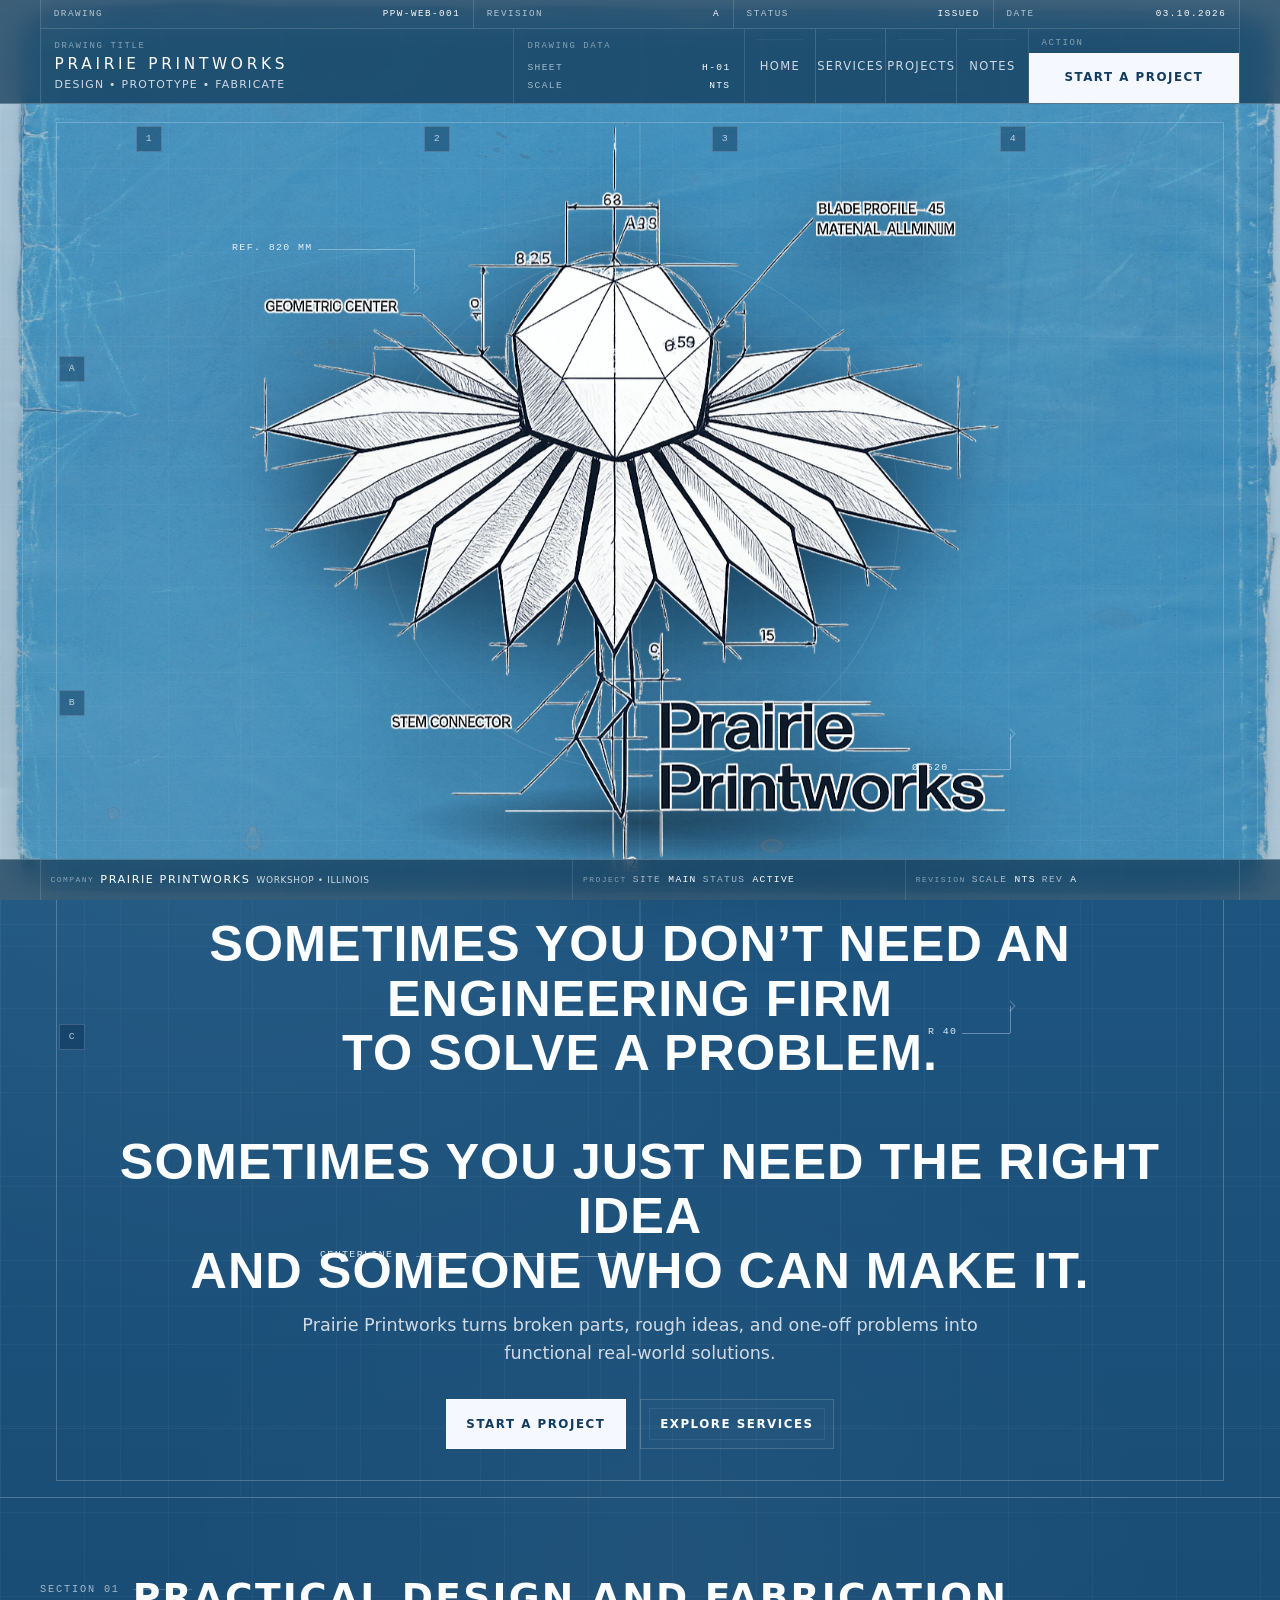
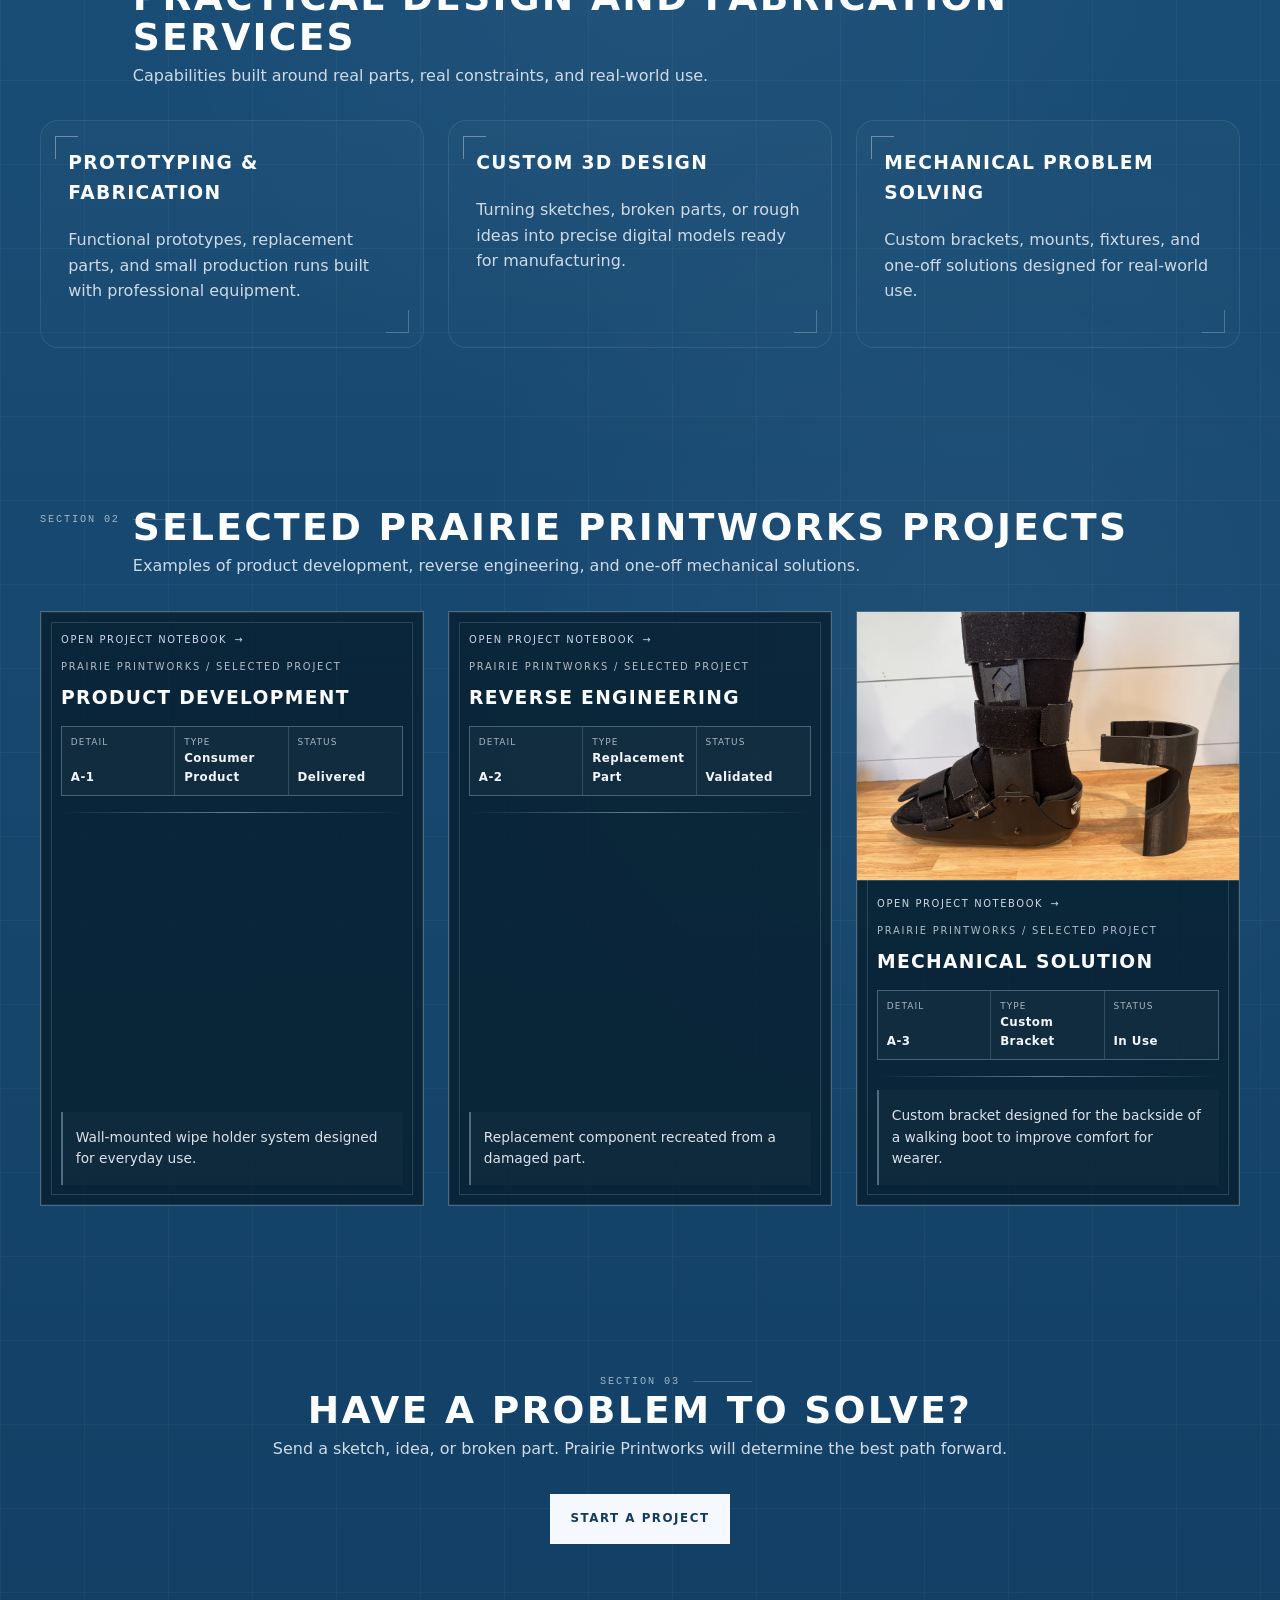
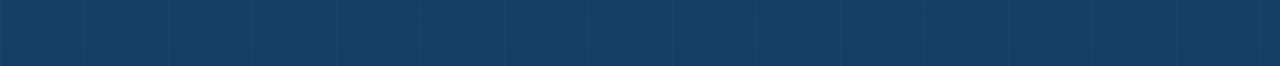
==== commit 58559d4d: "Update index.html" ====
--- a/index.html
+++ b/index.html
@@ -105,7 +105,7 @@
       <div class="logo logo-wrap">
         <div class="logo-ring"></div>
         <div class="logo-dashed-circle"></div>
-        <img src="assets/images/ppw-logo.png" alt="Prairie Printworks" />
+        <img src="assets/images/ppw-logo-shaded.png" alt="Prairie Printworks" />
       </div>
 
       <h1>Sometimes you don’t need an engineering firm<br>to solve a problem.<br><br>Sometimes you just need the right idea<br>and someone who can make it.</h1>
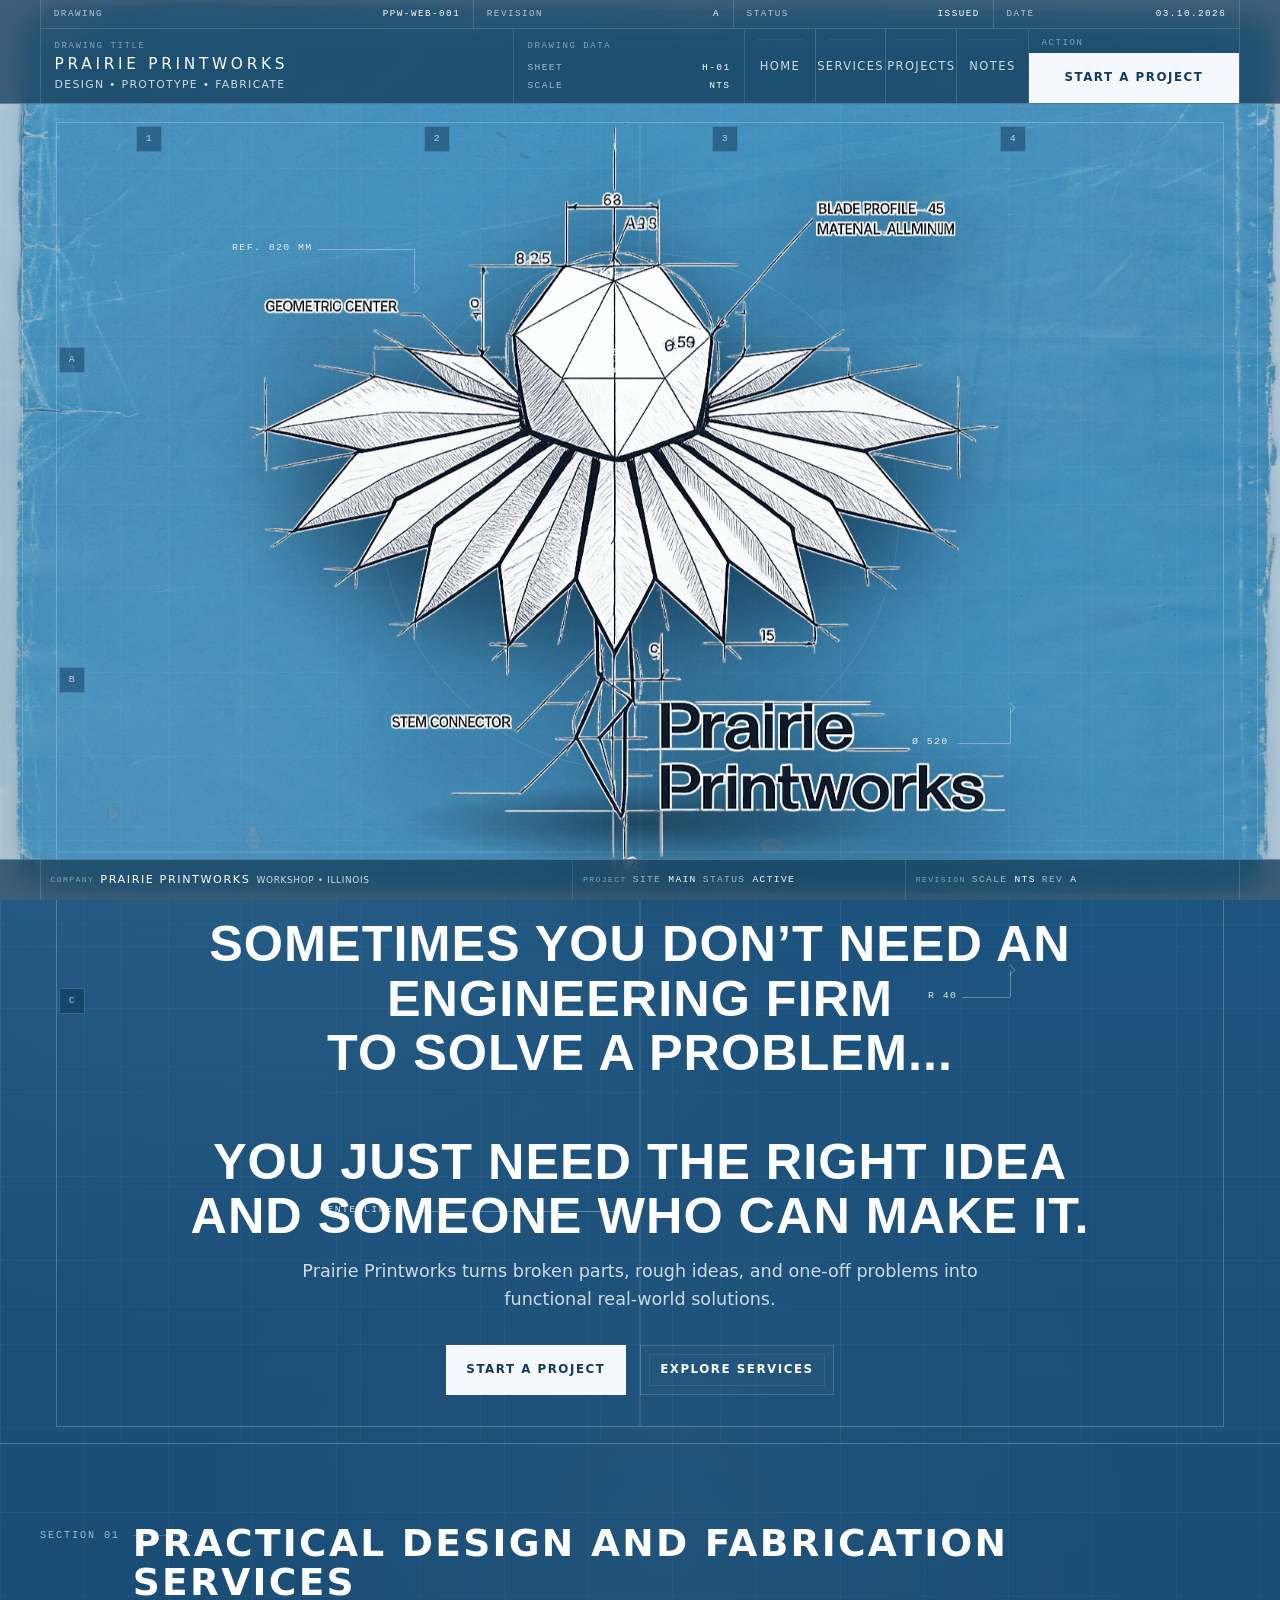
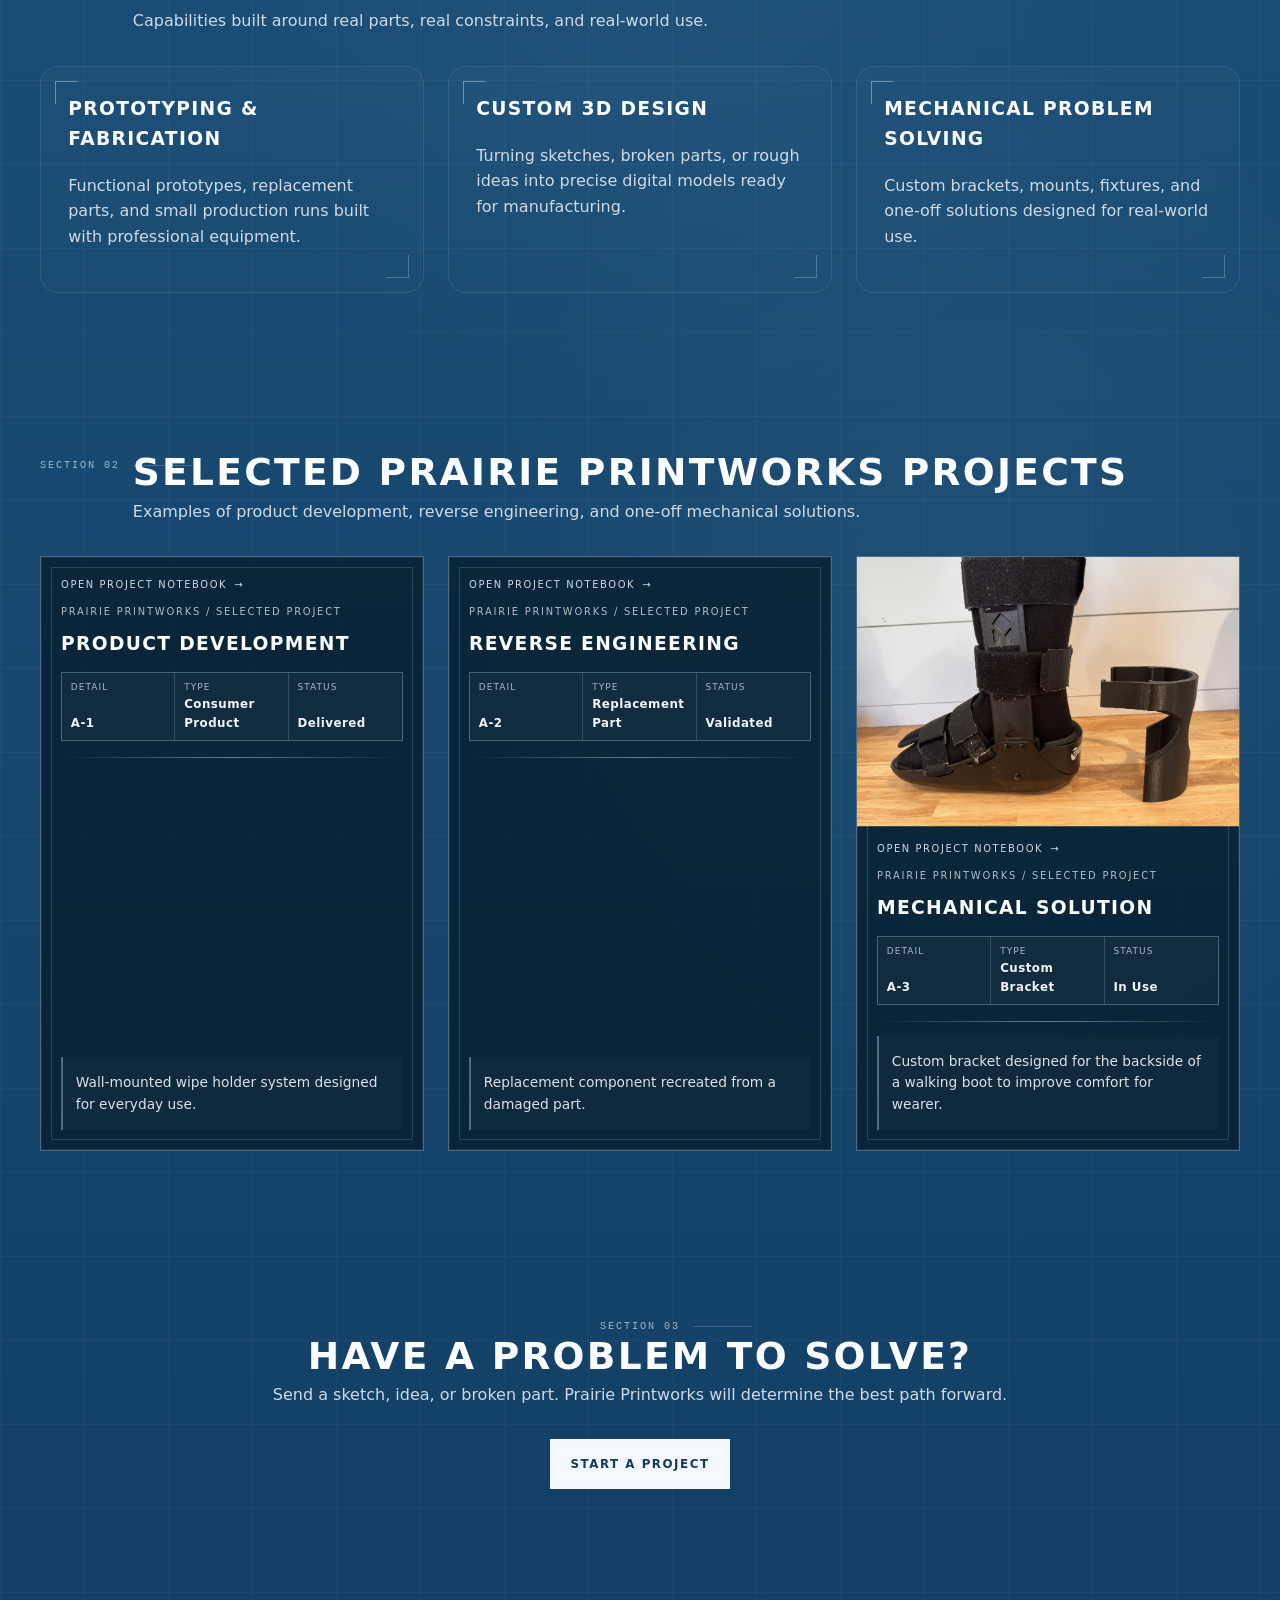
==== commit 2e4e307b: "Update index.html" ====
--- a/index.html
+++ b/index.html
@@ -108,7 +108,7 @@
         <img src="assets/images/ppw-logo-shaded.png" alt="Prairie Printworks" />
       </div>
 
-      <h1>Sometimes you don’t need an engineering firm<br>to solve a problem.<br><br>Sometimes you just need the right idea<br>and someone who can make it.</h1>
+      <h1>Sometimes you don’t need an engineering firm<br>to solve a problem...<br><br>You just need the right idea<br>and someone who can make it.</h1>
       <p class="lead">Prairie Printworks turns broken parts, rough ideas, and one-off problems into functional real-world solutions.</p>
 
       <div class="hero-actions">
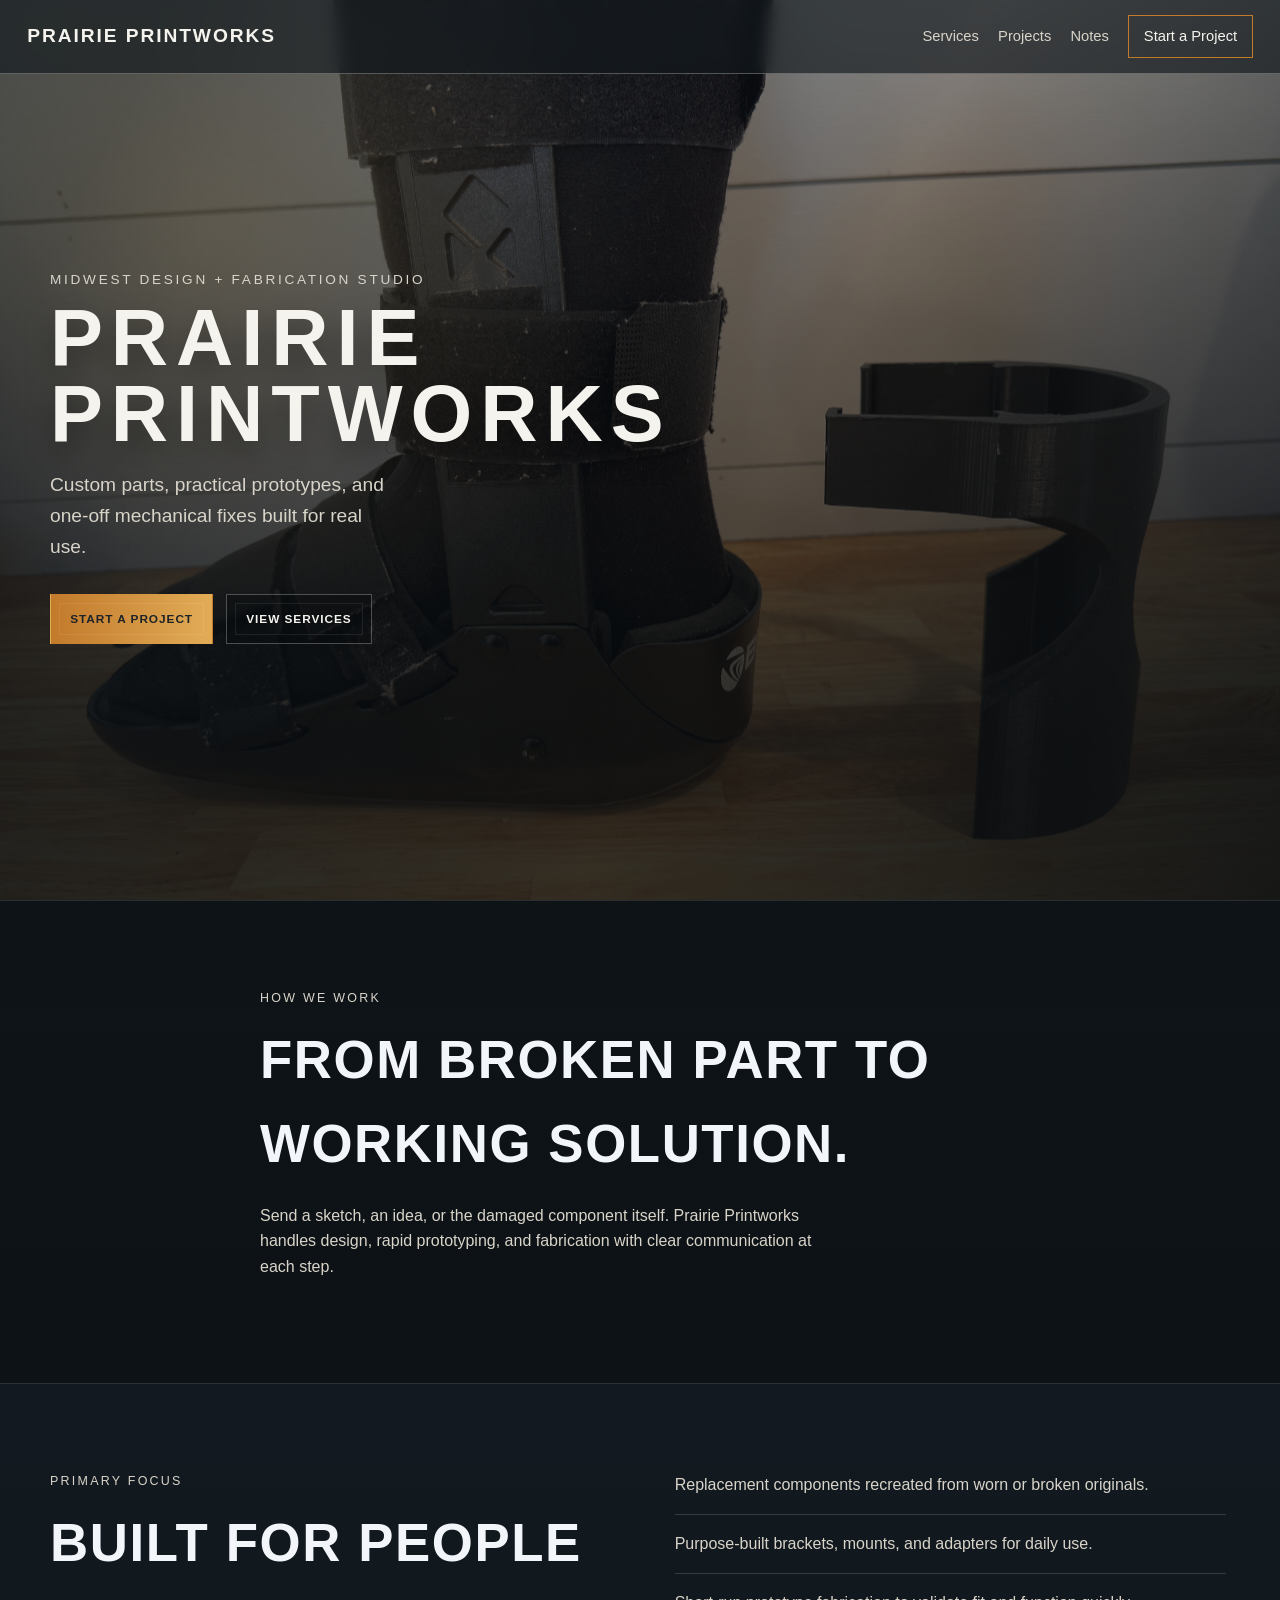
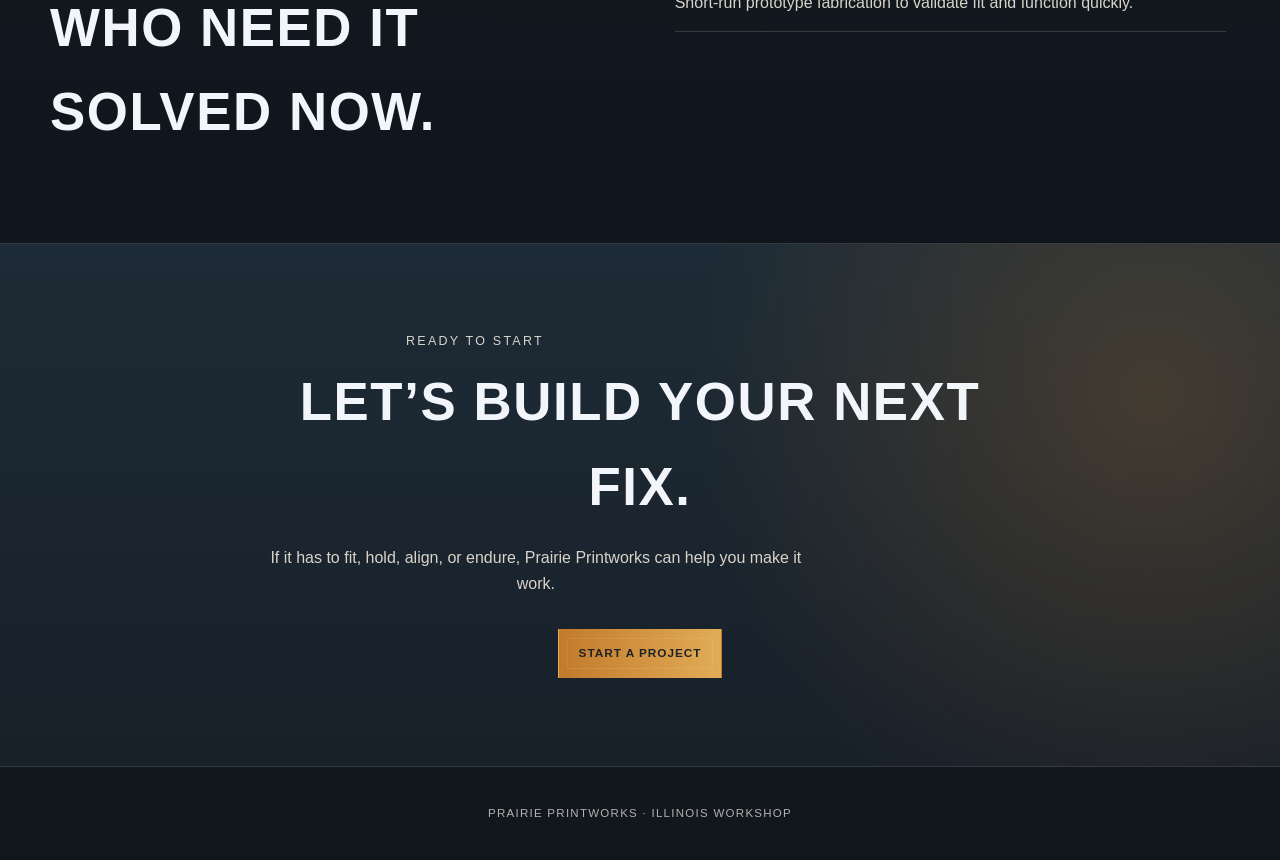
==== commit 712e3d71: "Redesign homepage to brand-first full-bleed layout" ====
--- a/index.html
+++ b/index.html
@@ -6,277 +6,70 @@
 <title>Prairie Printworks</title>
 <link rel="stylesheet" href="assets/css/styles.css">
 </head>
-<body>
+<body class="home-page">
 
-<header class="navbar">
-  <div class="container">
-    <div class="nav-revbar">
-      <div class="nav-revbar-inner">
-        <div class="rev-cell"><span>Drawing</span><strong>PPW-WEB-001</strong></div>
-        <div class="rev-cell"><span>Revision</span><strong>A</strong></div>
-        <div class="rev-cell"><span>Status</span><strong>Issued</strong></div>
-        <div class="rev-cell"><span>Date</span><strong>03.10.2026</strong></div>
-      </div>
-    </div>
-  </div>
-
-  <div class="container nav-inner">
-    <div class="titleblock-strip">
-      <div class="strip-cell">
-        <div class="strip-label">Drawing Title</div>
-        <div class="brand">Prairie Printworks</div>
-        <div class="brand-sub">Design • Prototype • Fabricate</div>
-      </div>
-
-      <div class="strip-cell strip-meta">
-        <div class="strip-label">Drawing Data</div>
-        <div class="drafting-meta-row"><span>Sheet</span><span>H-01</span></div>
-        <div class="drafting-meta-row"><span>Scale</span><span>NTS</span></div>
-      </div>
-
-      <div class="strip-cell strip-meta-secondary" style="padding:0;">
-        <div class="nav-links">
-          <a href="index.html">Home</a>
-          <a href="services.html">Services</a>
-          <a href="projects.html">Projects</a>
-          <a href="notes.html">Notes</a>
-        </div>
-      </div>
-
-      <div class="strip-cell strip-cta">
-        <div class="strip-cta-inner">
-          <div class="strip-label" style="padding:.45rem .8rem .15rem .8rem; margin:0;">Action</div>
-          <a class="btn btn-primary" href="start-a-project.html">Start a Project</a>
-        </div>
-      </div>
-    </div>
-
-    <nav class="mobile-nav" aria-label="Mobile navigation">
-      <a href="index.html">Home</a>
-      <a href="services.html">Services</a>
-      <a href="projects.html">Projects</a>
-      <a href="notes.html">Notes</a>
-      <a href="start-a-project.html">Start a Project</a>
-    </nav>
-  </div>
+<header class="home-nav" aria-label="Primary">
+  <a class="home-nav-brand" href="index.html">Prairie Printworks</a>
+  <nav class="home-nav-links" aria-label="Site links">
+    <a href="services.html">Services</a>
+    <a href="projects.html">Projects</a>
+    <a href="notes.html">Notes</a>
+    <a class="home-nav-cta" href="start-a-project.html">Start a Project</a>
+  </nav>
 </header>
 
 <main>
-  <section class="hero">
-    <div class="container hero-inner">
-      <div class="hero-frame"></div>
+  <section class="home-hero" aria-label="Prairie Printworks introduction">
+    <div class="home-hero-media" role="img" aria-label="Close-up fabrication detail from a Prairie Printworks mechanical solution"></div>
+    <div class="home-hero-overlay"></div>
 
-      <div class="zone zone-top-1">1</div>
-      <div class="zone zone-top-2">2</div>
-      <div class="zone zone-top-3">3</div>
-      <div class="zone zone-top-4">4</div>
-
-      <div class="zone zone-left-a">A</div>
-      <div class="zone zone-left-b">B</div>
-      <div class="zone zone-left-c">C</div>
-
-      <div class="callout callout-1">
-        <span class="callout-label">REF. 820 MM</span>
-        <span class="callout-line-h"></span>
-        <span class="callout-line-v"></span>
-        <span class="callout-arrow"></span>
-      </div>
-
-      <div class="callout callout-2">
-        <span class="callout-label">Ø 520</span>
-        <span class="callout-line-h"></span>
-        <span class="callout-line-v"></span>
-        <span class="callout-arrow"></span>
-      </div>
-
-      <div class="callout callout-3">
-        <span class="callout-label">R 40</span>
-        <span class="callout-line-h"></span>
-        <span class="callout-line-v"></span>
-        <span class="callout-arrow"></span>
-      </div>
-
-      <div class="callout callout-4">
-        <span class="callout-label">Centerline</span>
-        <span class="callout-line-h"></span>
-        <span class="callout-arrow"></span>
-      </div>
-
-      <div class="logo logo-wrap">
-        <div class="logo-ring"></div>
-        <div class="logo-dashed-circle"></div>
-        <img src="assets/images/ppw-logo-shaded.png" alt="Prairie Printworks" />
-      </div>
-
-      <h1>Sometimes you don’t need an engineering firm<br>to solve a problem...<br><br>You just need the right idea<br>and someone who can make it.</h1>
-      <p class="lead">Prairie Printworks turns broken parts, rough ideas, and one-off problems into functional real-world solutions.</p>
-
-      <div class="hero-actions">
+    <div class="container home-hero-content">
+      <p class="home-eyebrow">Midwest Design + Fabrication Studio</p>
+      <h1 class="home-brand">Prairie Printworks</h1>
+      <p class="home-headline">Custom parts, practical prototypes, and one-off mechanical fixes built for real use.</p>
+      <div class="home-actions">
         <a class="btn btn-primary" href="start-a-project.html">Start a Project</a>
-        <a class="btn btn-secondary" href="services.html">Explore Services</a>
+        <a class="btn btn-secondary" href="services.html">View Services</a>
       </div>
     </div>
   </section>
 
-  <section class="section">
-    <div class="container">
-      <div class="section-header">
-        <div class="section-kicker">Section 01</div>
-        <h2 class="section-title">Practical Design and Fabrication Services</h2>
-        <p class="section-sub">Capabilities built around real parts, real constraints, and real-world use.</p>
-      </div>
-
-      <div class="grid-3" style="margin-top:2rem">
-        <article class="card">
-          <h3>Prototyping & Fabrication</h3>
-          <p>Functional prototypes, replacement parts, and small production runs built with professional equipment.</p>
-        </article>
-
-        <article class="card">
-          <h3>Custom 3D Design</h3>
-          <p>Turning sketches, broken parts, or rough ideas into precise digital models ready for manufacturing.</p>
-        </article>
-
-        <article class="card">
-          <h3>Mechanical Problem Solving</h3>
-          <p>Custom brackets, mounts, fixtures, and one-off solutions designed for real-world use.</p>
-        </article>
-      </div>
+  <section class="home-section" aria-labelledby="approach-title">
+    <div class="container home-section-inner">
+      <p class="home-section-kicker">How We Work</p>
+      <h2 id="approach-title">From broken part to working solution.</h2>
+      <p>Send a sketch, an idea, or the damaged component itself. Prairie Printworks handles design, rapid prototyping, and fabrication with clear communication at each step.</p>
     </div>
   </section>
 
-  <section class="section">
-    <div class="container">
-      <div class="section-header">
-        <div class="section-kicker">Section 02</div>
-        <h2 class="section-title">Selected Prairie Printworks Projects</h2>
-        <p class="section-sub">Examples of product development, reverse engineering, and one-off mechanical solutions.</p>
+  <section class="home-section home-section-alt" aria-labelledby="focus-title">
+    <div class="container home-focus-grid">
+      <div>
+        <p class="home-section-kicker">Primary Focus</p>
+        <h2 id="focus-title">Built for people who need it solved now.</h2>
       </div>
-
-      <div class="grid-3 project-intake-grid" style="margin-top:2rem">
-        <article class="project-intake-card">
-          <a class="project-jump-link" href="projects.html#project-product-development" aria-label="Open Product Development project notebook">
-            <span>Open project notebook</span>
-          </a>
-          <p class="drawing-overline">Prairie Printworks / Selected Project</p>
-          <h3>Product Development</h3>
-          <div class="title-block">
-            <div class="title-cell">
-              <span>Detail</span>
-              <strong>A-1</strong>
-            </div>
-            <div class="title-cell">
-              <span>Type</span>
-              <strong>Consumer Product</strong>
-            </div>
-            <div class="title-cell">
-              <span>Status</span>
-              <strong>Delivered</strong>
-            </div>
-          </div>
-          <div class="sheet-divider"></div>
-          <div class="sheet-notes">
-            <p>Wall-mounted wipe holder system designed for everyday use.</p>
-          </div>
-        </article>
-
-        <article class="project-intake-card">
-          <a class="project-jump-link" href="projects.html#project-reverse-engineering" aria-label="Open Reverse Engineering project notebook">
-            <span>Open project notebook</span>
-          </a>
-          <p class="drawing-overline">Prairie Printworks / Selected Project</p>
-          <h3>Reverse Engineering</h3>
-          <div class="title-block">
-            <div class="title-cell">
-              <span>Detail</span>
-              <strong>A-2</strong>
-            </div>
-            <div class="title-cell">
-              <span>Type</span>
-              <strong>Replacement Part</strong>
-            </div>
-            <div class="title-cell">
-              <span>Status</span>
-              <strong>Validated</strong>
-            </div>
-          </div>
-          <div class="sheet-divider"></div>
-          <div class="sheet-notes">
-            <p>Replacement component recreated from a damaged part.</p>
-          </div>
-        </article>
-
-        <article class="project-intake-card project-intake-card-image">
-          <div class="project-img">
-            <a href="projects.html#project-mechanical-solution" aria-label="Open Mechanical Solution project notebook">
-              <img src="assets/images/bootguard.jpg" alt="Walking Boot heal guard mechanical solution bracket">
-            </a>
-          </div>
-          <a class="project-jump-link" href="projects.html#project-mechanical-solution" aria-label="Open Mechanical Solution project notebook">
-            <span>Open project notebook</span>
-          </a>
-          <p class="drawing-overline">Prairie Printworks / Selected Project</p>
-          <h3>Mechanical Solution</h3>
-          <div class="title-block">
-            <div class="title-cell">
-              <span>Detail</span>
-              <strong>A-3</strong>
-            </div>
-            <div class="title-cell">
-              <span>Type</span>
-              <strong>Custom Bracket</strong>
-            </div>
-            <div class="title-cell">
-              <span>Status</span>
-              <strong>In Use</strong>
-            </div>
-          </div>
-          <div class="sheet-divider"></div>
-          <div class="sheet-notes">
-            <p>Custom bracket designed for the backside of a walking boot to improve comfort for wearer.</p>
-          </div>
-        </article>
-      </div>
+      <ul class="home-focus-list">
+        <li>Replacement components recreated from worn or broken originals.</li>
+        <li>Purpose-built brackets, mounts, and adapters for daily use.</li>
+        <li>Short-run prototype fabrication to validate fit and function quickly.</li>
+      </ul>
     </div>
   </section>
 
-  <section class="section">
-    <div class="container" style="text-align:center">
-      <div class="section-header" style="max-width:760px; margin:0 auto 2rem; padding-left:0;">
-        <div class="section-kicker" style="position:relative; left:auto; top:auto; display:inline-block;">Section 03</div>
-        <h2 class="section-title">Have a Problem to Solve?</h2>
-        <p class="section-sub" style="margin:0 auto;">Send a sketch, idea, or broken part. Prairie Printworks will determine the best path forward.</p>
-      </div>
-
-      <div class="hero-actions" style="margin-top:2rem">
+  <section class="home-section home-cta-band" aria-labelledby="cta-title">
+    <div class="container home-section-inner home-section-center">
+      <p class="home-section-kicker">Ready to Start</p>
+      <h2 id="cta-title">Let’s build your next fix.</h2>
+      <p>If it has to fit, hold, align, or endure, Prairie Printworks can help you make it work.</p>
+      <div class="home-actions home-actions-center">
         <a class="btn btn-primary" href="start-a-project.html">Start a Project</a>
       </div>
     </div>
   </section>
 </main>
 
-<footer class="titlebar-bottom">
-  <div class="container">
-    <div class="titleblock-strip">
-      <div class="strip-cell">
-        <div class="strip-label">Company</div>
-        <div class="brand">Prairie Printworks</div>
-        <div class="brand-sub">Workshop • Illinois</div>
-      </div>
-
-      <div class="strip-cell footer-meta">
-        <div class="strip-label">Project</div>
-        <div>Site <strong>Main</strong></div>
-        <div>Status <strong>Active</strong></div>
-      </div>
-
-      <div class="strip-cell footer-meta footer-right">
-        <div class="strip-label">Revision</div>
-        <div>Scale <strong>NTS</strong></div>
-        <div>Rev <strong>A</strong></div>
-      </div>
-    </div>
-  </div>
+<footer class="home-footer">
+  <p>Prairie Printworks · Illinois Workshop</p>
 </footer>
 
 </body>
--- a/assets/css/styles.css
+++ b/assets/css/styles.css
@@ -1542,3 +1542,331 @@
     grid-template-columns: 1fr;
   }
 }
+
+/* Homepage redesign */
+@import url('https://fonts.googleapis.com/css2?family=Barlow+Condensed:wght@500;700&family=IBM+Plex+Sans:wght@400;500;600&display=swap');
+
+.home-page{
+  --home-ink:#f5f3ed;
+  --home-muted:#d9d4c9;
+  --home-bg:#1d2933;
+  --home-bg-soft:#263747;
+  --home-accent:#c27a2b;
+  --home-accent-soft:#e2ac57;
+  --home-line:rgba(245,243,237,0.28);
+
+  font-family:"IBM Plex Sans", "Segoe UI", sans-serif;
+  background:linear-gradient(180deg, #1f2d39 0%, #172028 52%, #12181d 100%);
+  color:var(--home-ink);
+  padding-top:0;
+  padding-bottom:0;
+}
+
+.home-page::before,
+.home-page::after,
+.home-page main::before{
+  display:none;
+}
+
+.home-page .container{
+  width:min(1180px, calc(100% - 2.5rem));
+  z-index:3;
+}
+
+.home-page .home-nav{
+  position:fixed;
+  top:0;
+  left:0;
+  right:0;
+  z-index:40;
+  min-height:74px;
+  display:flex;
+  align-items:center;
+  justify-content:space-between;
+  padding:0.9rem 1.7rem;
+  border-bottom:1px solid var(--home-line);
+  backdrop-filter:blur(8px);
+  background:rgba(18,24,29,0.64);
+}
+
+.home-page .home-nav-brand,
+.home-page .home-brand{
+  font-family:"Barlow Condensed", "Arial Narrow", sans-serif;
+  letter-spacing:.1em;
+  text-transform:uppercase;
+}
+
+.home-page .home-nav-brand{
+  font-size:1.2rem;
+  font-weight:700;
+}
+
+.home-page .home-nav-links{
+  display:flex;
+  align-items:center;
+  gap:1.2rem;
+  font-size:0.92rem;
+}
+
+.home-page .home-nav-links a{
+  color:var(--home-muted);
+  transition:color .2s ease;
+}
+
+.home-page .home-nav-links a:hover{color:var(--home-ink)}
+
+.home-page .home-nav-links .home-nav-cta{
+  color:var(--home-ink);
+  border:1px solid var(--home-accent);
+  padding:0.52rem 0.92rem;
+  border-radius:0;
+}
+
+.home-page .home-hero{
+  min-height:100svh;
+  position:relative;
+  display:flex;
+  align-items:flex-end;
+  overflow:hidden;
+  isolation:isolate;
+}
+
+.home-page .home-hero-media{
+  position:absolute;
+  inset:0;
+  background:
+    linear-gradient(115deg, rgba(22,30,36,0.68) 12%, rgba(22,30,36,0.26) 58%, rgba(15,20,25,0.78) 100%),
+    url('../images/bootguard.jpg') center 18%/cover no-repeat;
+  transform:scale(1.05);
+  animation:heroPlane 1.35s ease-out both;
+}
+
+.home-page .home-hero-overlay{
+  position:absolute;
+  inset:0;
+  background:
+    radial-gradient(circle at 16% 25%, rgba(226,172,87,0.16), transparent 34%),
+    linear-gradient(180deg, rgba(8,12,15,0.2) 0%, rgba(8,12,15,0.76) 82%);
+}
+
+.home-page .home-hero-content{
+  position:relative;
+  padding:6.2rem 0 5.4rem;
+}
+
+.home-page .home-eyebrow{
+  font-size:0.85rem;
+  text-transform:uppercase;
+  letter-spacing:.2em;
+  color:var(--home-muted);
+  margin:0 0 0.6rem;
+  opacity:0;
+  animation:riseIn .6s .18s ease-out forwards;
+}
+
+.home-page .home-brand{
+  margin:0;
+  font-size:clamp(2.45rem, 6.2vw, 6.8rem);
+  line-height:.95;
+  color:var(--home-ink);
+  text-shadow:0 14px 30px rgba(0,0,0,.35);
+  opacity:0;
+  animation:riseIn .7s .32s ease-out forwards;
+}
+
+.home-page .home-headline{
+  max-width:32ch;
+  font-size:clamp(1rem, 1.5vw, 1.35rem);
+  color:var(--home-muted);
+  margin:1.2rem 0 0;
+  opacity:0;
+  animation:riseIn .75s .48s ease-out forwards;
+}
+
+.home-page .home-actions{
+  margin-top:2rem;
+  display:flex;
+  gap:0.8rem;
+  flex-wrap:wrap;
+  opacity:0;
+  animation:riseIn .7s .64s ease-out forwards;
+}
+
+.home-page .btn{
+  border-radius:0;
+  letter-spacing:.08em;
+  text-transform:uppercase;
+  font-size:.74rem;
+  border-width:1px;
+}
+
+.home-page .btn-primary{
+  background:linear-gradient(90deg, var(--home-accent) 0%, var(--home-accent-soft) 100%);
+  color:#1e2328;
+  border-color:transparent;
+}
+
+.home-page .btn-secondary{
+  color:var(--home-ink);
+  border-color:var(--home-line);
+  background:rgba(8,11,13,0.36);
+}
+
+.home-page .home-section{
+  padding:5.5rem 0;
+  border-top:1px solid rgba(245,243,237,0.12);
+  background:linear-gradient(180deg, rgba(12,17,21,0.88) 0%, rgba(12,17,21,0.94) 100%);
+}
+
+.home-page .home-section-alt{
+  background:linear-gradient(180deg, rgba(18,25,32,0.95) 0%, rgba(15,21,27,0.95) 100%);
+}
+
+.home-page .home-section-inner{
+  max-width:760px;
+}
+
+.home-page .home-section-kicker{
+  margin:0 0 .55rem;
+  text-transform:uppercase;
+  letter-spacing:.18em;
+  color:var(--home-accent-soft);
+  font-size:.78rem;
+}
+
+.home-page .home-section h2{
+  margin:0;
+  font-size:clamp(1.8rem, 4.5vw, 3.3rem);
+  font-family:"Barlow Condensed", "Arial Narrow", sans-serif;
+  letter-spacing:.03em;
+  text-transform:uppercase;
+}
+
+.home-page .home-section p,
+.home-page .home-focus-list{
+  color:var(--home-muted);
+  max-width:62ch;
+}
+
+.home-page .home-focus-grid{
+  display:grid;
+  grid-template-columns:1.05fr 1fr;
+  gap:2.6rem;
+  align-items:start;
+}
+
+.home-page .home-focus-list{
+  list-style:none;
+  margin:0;
+  padding:0;
+  display:grid;
+  gap:1rem;
+}
+
+.home-page .home-focus-list li{
+  padding-bottom:1rem;
+  border-bottom:1px solid rgba(245,243,237,0.16);
+}
+
+.home-page .home-cta-band{
+  background:
+    radial-gradient(circle at 90% 30%, rgba(194,122,43,0.24), transparent 38%),
+    linear-gradient(180deg, #1d2b36 0%, #182029 100%);
+}
+
+.home-page .home-section-center{
+  text-align:center;
+  margin-inline:auto;
+}
+
+.home-page .home-actions-center{
+  justify-content:center;
+}
+
+.home-page .home-footer{
+  padding:1.6rem;
+  text-align:center;
+  letter-spacing:.11em;
+  text-transform:uppercase;
+  font-size:.72rem;
+  color:rgba(245,243,237,0.7);
+  background:#11171d;
+  border-top:1px solid rgba(245,243,237,0.15);
+}
+
+@keyframes riseIn{
+  from{opacity:0; transform:translateY(18px)}
+  to{opacity:1; transform:translateY(0)}
+}
+
+@keyframes heroPlane{
+  from{transform:scale(1.1)}
+  to{transform:scale(1.05)}
+}
+
+@media (max-width:900px){
+  .home-page .home-nav{
+    padding:0.75rem 1rem;
+    min-height:66px;
+  }
+
+  .home-page .home-nav-links{
+    gap:.75rem;
+    font-size:.82rem;
+    flex-wrap:wrap;
+    justify-content:flex-end;
+  }
+
+  .home-page .home-hero-content{
+    padding:6.4rem 0 4rem;
+  }
+
+  .home-page .home-focus-grid{
+    grid-template-columns:1fr;
+    gap:1.6rem;
+  }
+}
+
+@media (max-width:680px){
+  .home-page .container{
+    width:min(1180px, calc(100% - 1.35rem));
+  }
+
+  .home-page .home-nav{
+    position:sticky;
+    top:0;
+    align-items:flex-start;
+    flex-direction:column;
+    gap:.65rem;
+    background:rgba(18,24,29,0.9);
+  }
+
+  .home-page .home-nav-links{
+    width:100%;
+    justify-content:space-between;
+    gap:.55rem;
+  }
+
+  .home-page .home-nav-cta{
+    width:100%;
+    text-align:center;
+  }
+
+  .home-page .home-headline{
+    max-width:30ch;
+  }
+
+  .home-page .home-actions{
+    width:100%;
+  }
+
+  .home-page .home-actions .btn{
+    flex:1;
+    text-align:center;
+    min-width:160px;
+  }
+
+  .home-page .home-section{
+    padding:4.3rem 0;
+  }
+}
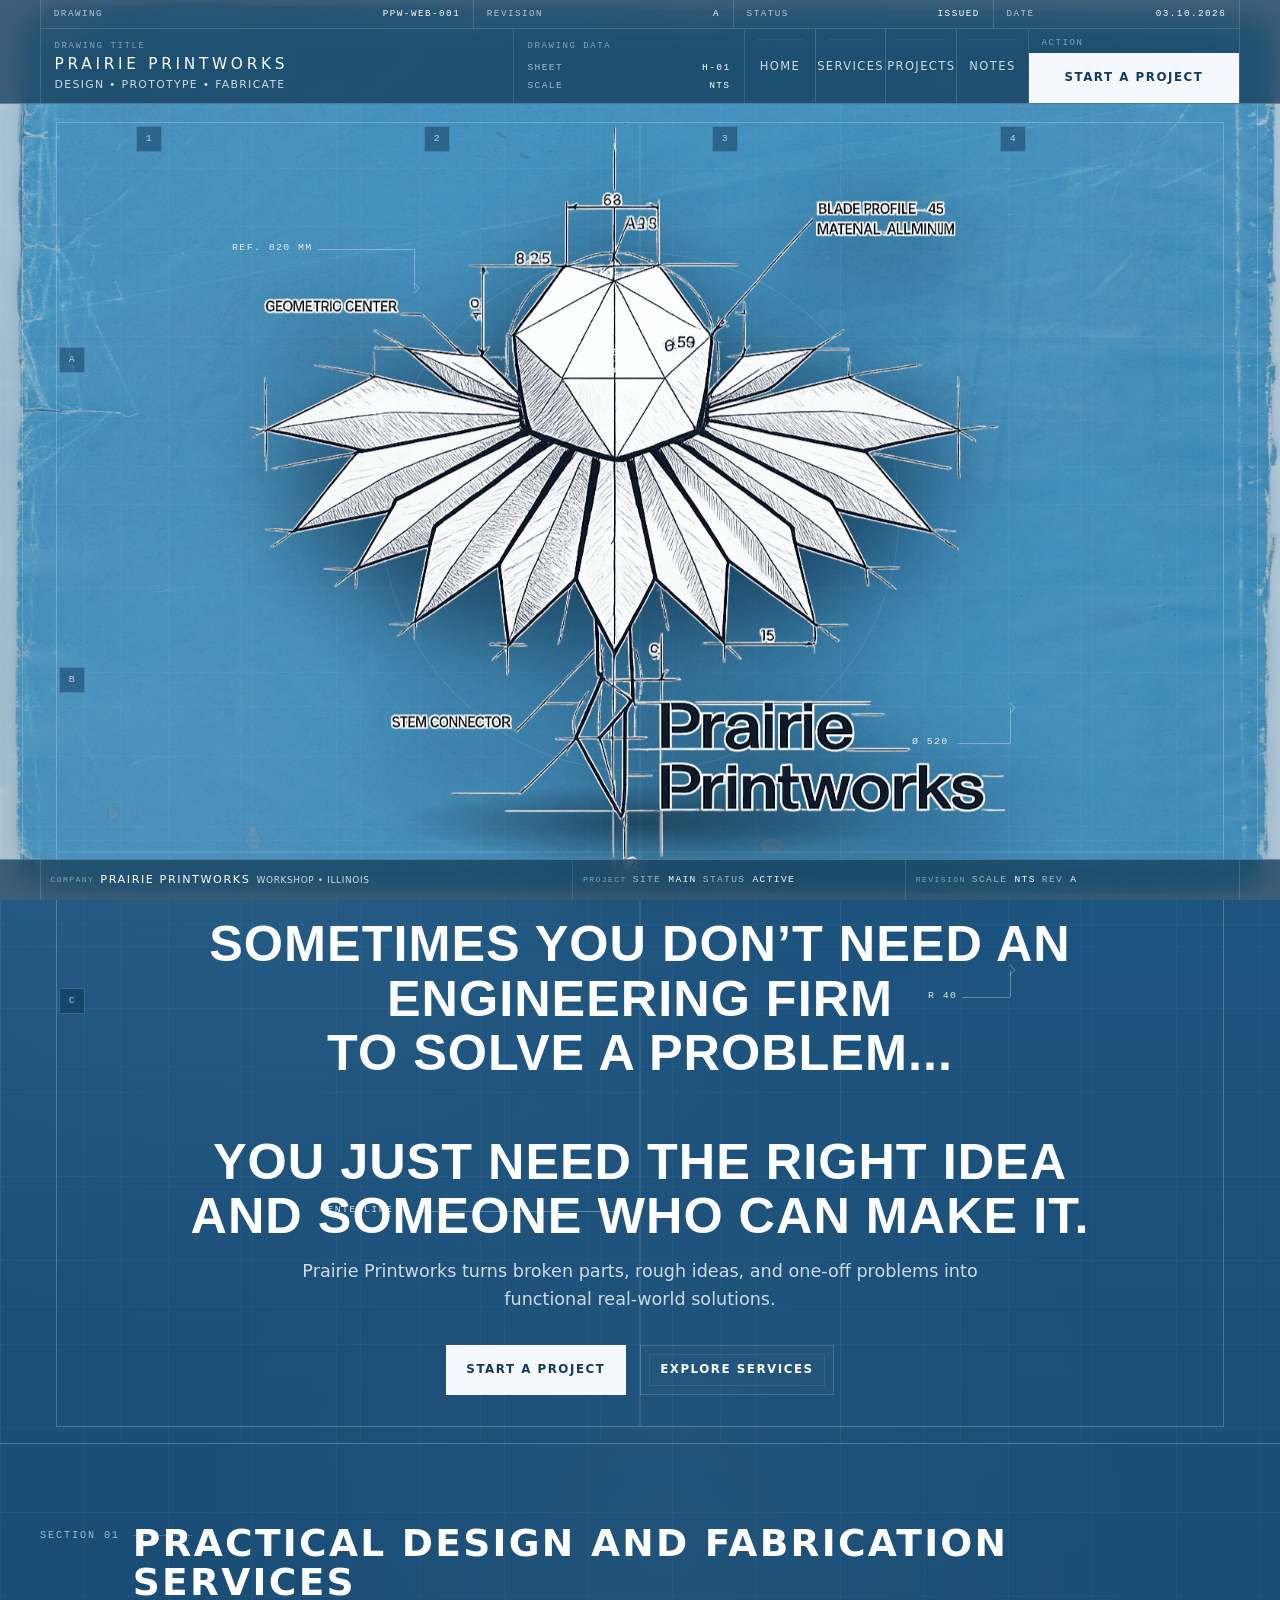
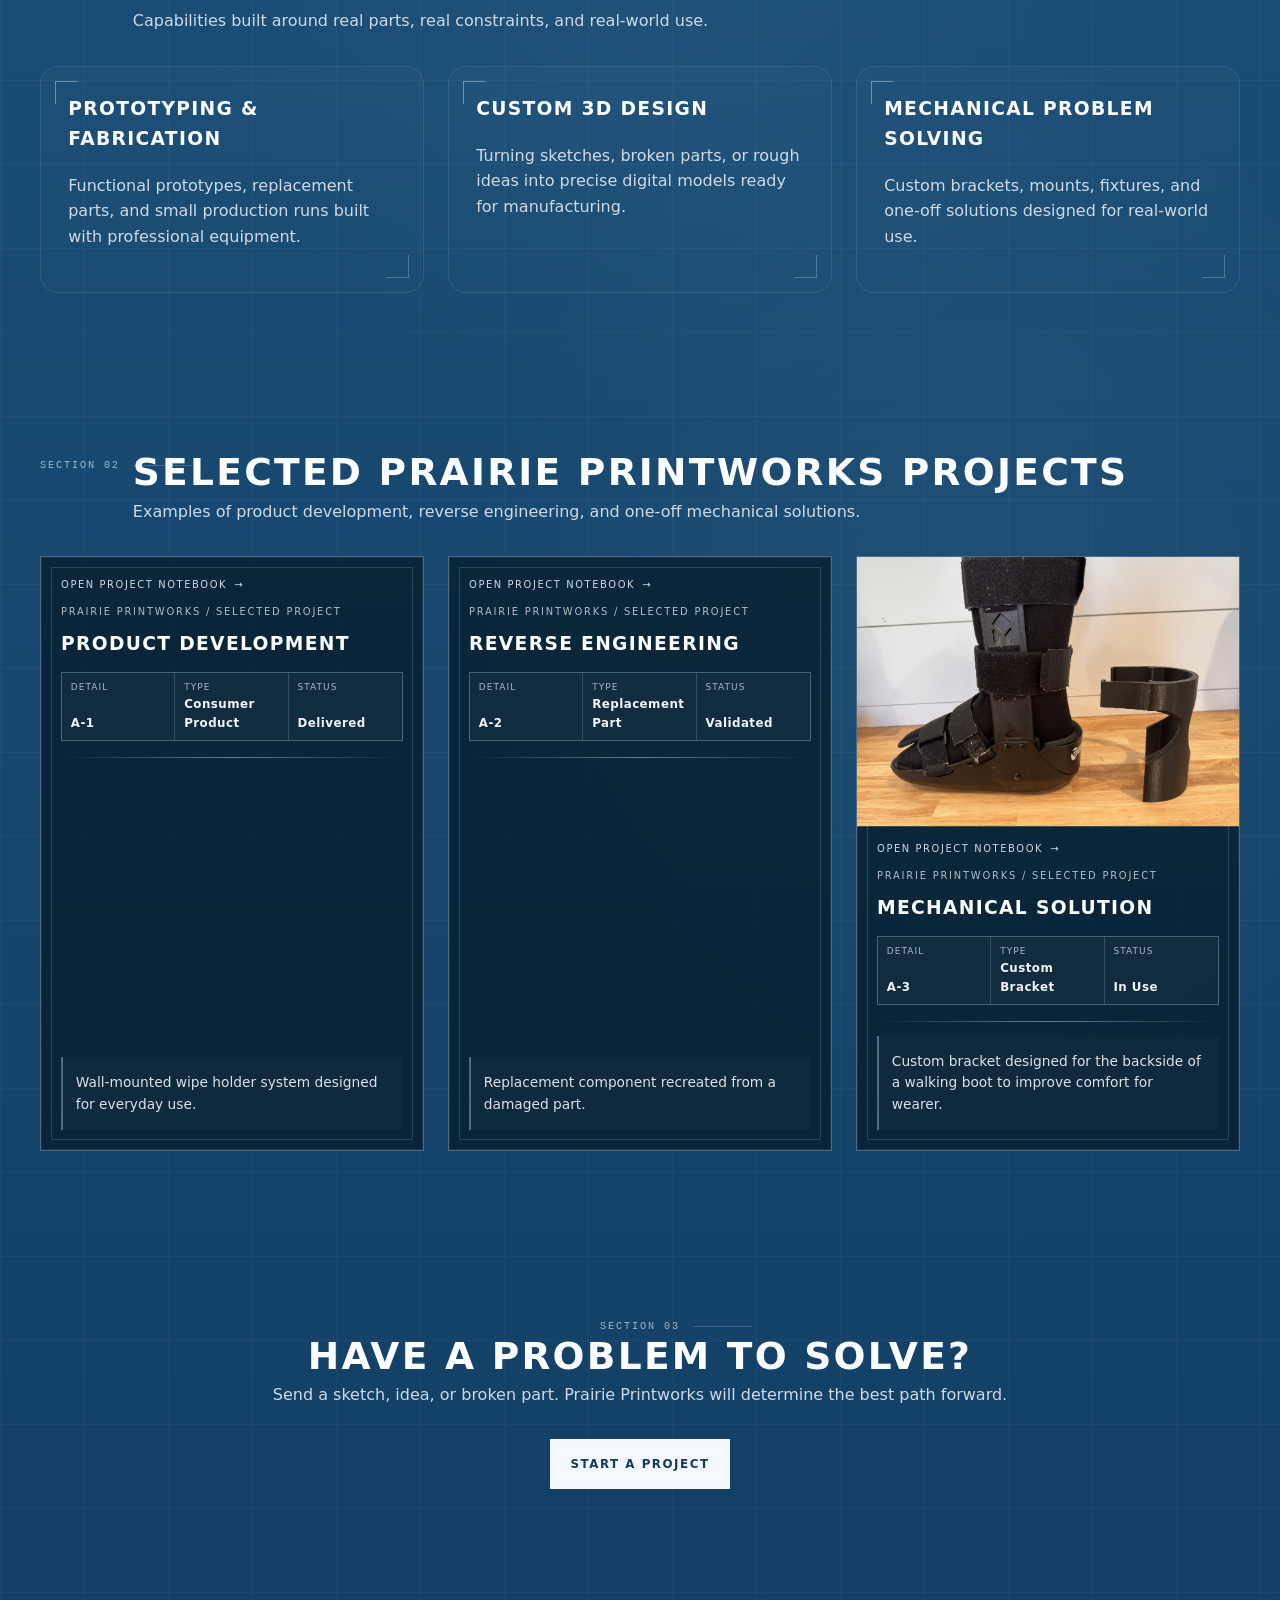
==== commit f03d7302: "Revert "Homepage redesign: new hero, layout, and styles"" ====
--- a/index.html
+++ b/index.html
@@ -6,70 +6,277 @@
 <title>Prairie Printworks</title>
 <link rel="stylesheet" href="assets/css/styles.css">
 </head>
-<body class="home-page">
-
-<header class="home-nav" aria-label="Primary">
-  <a class="home-nav-brand" href="index.html">Prairie Printworks</a>
-  <nav class="home-nav-links" aria-label="Site links">
-    <a href="services.html">Services</a>
-    <a href="projects.html">Projects</a>
-    <a href="notes.html">Notes</a>
-    <a class="home-nav-cta" href="start-a-project.html">Start a Project</a>
-  </nav>
+<body>
+
+<header class="navbar">
+  <div class="container">
+    <div class="nav-revbar">
+      <div class="nav-revbar-inner">
+        <div class="rev-cell"><span>Drawing</span><strong>PPW-WEB-001</strong></div>
+        <div class="rev-cell"><span>Revision</span><strong>A</strong></div>
+        <div class="rev-cell"><span>Status</span><strong>Issued</strong></div>
+        <div class="rev-cell"><span>Date</span><strong>03.10.2026</strong></div>
+      </div>
+    </div>
+  </div>
+
+  <div class="container nav-inner">
+    <div class="titleblock-strip">
+      <div class="strip-cell">
+        <div class="strip-label">Drawing Title</div>
+        <div class="brand">Prairie Printworks</div>
+        <div class="brand-sub">Design • Prototype • Fabricate</div>
+      </div>
+
+      <div class="strip-cell strip-meta">
+        <div class="strip-label">Drawing Data</div>
+        <div class="drafting-meta-row"><span>Sheet</span><span>H-01</span></div>
+        <div class="drafting-meta-row"><span>Scale</span><span>NTS</span></div>
+      </div>
+
+      <div class="strip-cell strip-meta-secondary" style="padding:0;">
+        <div class="nav-links">
+          <a href="index.html">Home</a>
+          <a href="services.html">Services</a>
+          <a href="projects.html">Projects</a>
+          <a href="notes.html">Notes</a>
+        </div>
+      </div>
+
+      <div class="strip-cell strip-cta">
+        <div class="strip-cta-inner">
+          <div class="strip-label" style="padding:.45rem .8rem .15rem .8rem; margin:0;">Action</div>
+          <a class="btn btn-primary" href="start-a-project.html">Start a Project</a>
+        </div>
+      </div>
+    </div>
+
+    <nav class="mobile-nav" aria-label="Mobile navigation">
+      <a href="index.html">Home</a>
+      <a href="services.html">Services</a>
+      <a href="projects.html">Projects</a>
+      <a href="notes.html">Notes</a>
+      <a href="start-a-project.html">Start a Project</a>
+    </nav>
+  </div>
 </header>
 
 <main>
-  <section class="home-hero" aria-label="Prairie Printworks introduction">
-    <div class="home-hero-media" role="img" aria-label="Close-up fabrication detail from a Prairie Printworks mechanical solution"></div>
-    <div class="home-hero-overlay"></div>
-
-    <div class="container home-hero-content">
-      <p class="home-eyebrow">Midwest Design + Fabrication Studio</p>
-      <h1 class="home-brand">Prairie Printworks</h1>
-      <p class="home-headline">Custom parts, practical prototypes, and one-off mechanical fixes built for real use.</p>
-      <div class="home-actions">
+  <section class="hero">
+    <div class="container hero-inner">
+      <div class="hero-frame"></div>
+
+      <div class="zone zone-top-1">1</div>
+      <div class="zone zone-top-2">2</div>
+      <div class="zone zone-top-3">3</div>
+      <div class="zone zone-top-4">4</div>
+
+      <div class="zone zone-left-a">A</div>
+      <div class="zone zone-left-b">B</div>
+      <div class="zone zone-left-c">C</div>
+
+      <div class="callout callout-1">
+        <span class="callout-label">REF. 820 MM</span>
+        <span class="callout-line-h"></span>
+        <span class="callout-line-v"></span>
+        <span class="callout-arrow"></span>
+      </div>
+
+      <div class="callout callout-2">
+        <span class="callout-label">Ø 520</span>
+        <span class="callout-line-h"></span>
+        <span class="callout-line-v"></span>
+        <span class="callout-arrow"></span>
+      </div>
+
+      <div class="callout callout-3">
+        <span class="callout-label">R 40</span>
+        <span class="callout-line-h"></span>
+        <span class="callout-line-v"></span>
+        <span class="callout-arrow"></span>
+      </div>
+
+      <div class="callout callout-4">
+        <span class="callout-label">Centerline</span>
+        <span class="callout-line-h"></span>
+        <span class="callout-arrow"></span>
+      </div>
+
+      <div class="logo logo-wrap">
+        <div class="logo-ring"></div>
+        <div class="logo-dashed-circle"></div>
+        <img src="assets/images/ppw-logo-shaded.png" alt="Prairie Printworks" />
+      </div>
+
+      <h1>Sometimes you don’t need an engineering firm<br>to solve a problem...<br><br>You just need the right idea<br>and someone who can make it.</h1>
+      <p class="lead">Prairie Printworks turns broken parts, rough ideas, and one-off problems into functional real-world solutions.</p>
+
+      <div class="hero-actions">
         <a class="btn btn-primary" href="start-a-project.html">Start a Project</a>
-        <a class="btn btn-secondary" href="services.html">View Services</a>
-      </div>
-    </div>
-  </section>
-
-  <section class="home-section" aria-labelledby="approach-title">
-    <div class="container home-section-inner">
-      <p class="home-section-kicker">How We Work</p>
-      <h2 id="approach-title">From broken part to working solution.</h2>
-      <p>Send a sketch, an idea, or the damaged component itself. Prairie Printworks handles design, rapid prototyping, and fabrication with clear communication at each step.</p>
-    </div>
-  </section>
-
-  <section class="home-section home-section-alt" aria-labelledby="focus-title">
-    <div class="container home-focus-grid">
-      <div>
-        <p class="home-section-kicker">Primary Focus</p>
-        <h2 id="focus-title">Built for people who need it solved now.</h2>
-      </div>
-      <ul class="home-focus-list">
-        <li>Replacement components recreated from worn or broken originals.</li>
-        <li>Purpose-built brackets, mounts, and adapters for daily use.</li>
-        <li>Short-run prototype fabrication to validate fit and function quickly.</li>
-      </ul>
-    </div>
-  </section>
-
-  <section class="home-section home-cta-band" aria-labelledby="cta-title">
-    <div class="container home-section-inner home-section-center">
-      <p class="home-section-kicker">Ready to Start</p>
-      <h2 id="cta-title">Let’s build your next fix.</h2>
-      <p>If it has to fit, hold, align, or endure, Prairie Printworks can help you make it work.</p>
-      <div class="home-actions home-actions-center">
+        <a class="btn btn-secondary" href="services.html">Explore Services</a>
+      </div>
+    </div>
+  </section>
+
+  <section class="section">
+    <div class="container">
+      <div class="section-header">
+        <div class="section-kicker">Section 01</div>
+        <h2 class="section-title">Practical Design and Fabrication Services</h2>
+        <p class="section-sub">Capabilities built around real parts, real constraints, and real-world use.</p>
+      </div>
+
+      <div class="grid-3" style="margin-top:2rem">
+        <article class="card">
+          <h3>Prototyping & Fabrication</h3>
+          <p>Functional prototypes, replacement parts, and small production runs built with professional equipment.</p>
+        </article>
+
+        <article class="card">
+          <h3>Custom 3D Design</h3>
+          <p>Turning sketches, broken parts, or rough ideas into precise digital models ready for manufacturing.</p>
+        </article>
+
+        <article class="card">
+          <h3>Mechanical Problem Solving</h3>
+          <p>Custom brackets, mounts, fixtures, and one-off solutions designed for real-world use.</p>
+        </article>
+      </div>
+    </div>
+  </section>
+
+  <section class="section">
+    <div class="container">
+      <div class="section-header">
+        <div class="section-kicker">Section 02</div>
+        <h2 class="section-title">Selected Prairie Printworks Projects</h2>
+        <p class="section-sub">Examples of product development, reverse engineering, and one-off mechanical solutions.</p>
+      </div>
+
+      <div class="grid-3 project-intake-grid" style="margin-top:2rem">
+        <article class="project-intake-card">
+          <a class="project-jump-link" href="projects.html#project-product-development" aria-label="Open Product Development project notebook">
+            <span>Open project notebook</span>
+          </a>
+          <p class="drawing-overline">Prairie Printworks / Selected Project</p>
+          <h3>Product Development</h3>
+          <div class="title-block">
+            <div class="title-cell">
+              <span>Detail</span>
+              <strong>A-1</strong>
+            </div>
+            <div class="title-cell">
+              <span>Type</span>
+              <strong>Consumer Product</strong>
+            </div>
+            <div class="title-cell">
+              <span>Status</span>
+              <strong>Delivered</strong>
+            </div>
+          </div>
+          <div class="sheet-divider"></div>
+          <div class="sheet-notes">
+            <p>Wall-mounted wipe holder system designed for everyday use.</p>
+          </div>
+        </article>
+
+        <article class="project-intake-card">
+          <a class="project-jump-link" href="projects.html#project-reverse-engineering" aria-label="Open Reverse Engineering project notebook">
+            <span>Open project notebook</span>
+          </a>
+          <p class="drawing-overline">Prairie Printworks / Selected Project</p>
+          <h3>Reverse Engineering</h3>
+          <div class="title-block">
+            <div class="title-cell">
+              <span>Detail</span>
+              <strong>A-2</strong>
+            </div>
+            <div class="title-cell">
+              <span>Type</span>
+              <strong>Replacement Part</strong>
+            </div>
+            <div class="title-cell">
+              <span>Status</span>
+              <strong>Validated</strong>
+            </div>
+          </div>
+          <div class="sheet-divider"></div>
+          <div class="sheet-notes">
+            <p>Replacement component recreated from a damaged part.</p>
+          </div>
+        </article>
+
+        <article class="project-intake-card project-intake-card-image">
+          <div class="project-img">
+            <a href="projects.html#project-mechanical-solution" aria-label="Open Mechanical Solution project notebook">
+              <img src="assets/images/bootguard.jpg" alt="Walking Boot heal guard mechanical solution bracket">
+            </a>
+          </div>
+          <a class="project-jump-link" href="projects.html#project-mechanical-solution" aria-label="Open Mechanical Solution project notebook">
+            <span>Open project notebook</span>
+          </a>
+          <p class="drawing-overline">Prairie Printworks / Selected Project</p>
+          <h3>Mechanical Solution</h3>
+          <div class="title-block">
+            <div class="title-cell">
+              <span>Detail</span>
+              <strong>A-3</strong>
+            </div>
+            <div class="title-cell">
+              <span>Type</span>
+              <strong>Custom Bracket</strong>
+            </div>
+            <div class="title-cell">
+              <span>Status</span>
+              <strong>In Use</strong>
+            </div>
+          </div>
+          <div class="sheet-divider"></div>
+          <div class="sheet-notes">
+            <p>Custom bracket designed for the backside of a walking boot to improve comfort for wearer.</p>
+          </div>
+        </article>
+      </div>
+    </div>
+  </section>
+
+  <section class="section">
+    <div class="container" style="text-align:center">
+      <div class="section-header" style="max-width:760px; margin:0 auto 2rem; padding-left:0;">
+        <div class="section-kicker" style="position:relative; left:auto; top:auto; display:inline-block;">Section 03</div>
+        <h2 class="section-title">Have a Problem to Solve?</h2>
+        <p class="section-sub" style="margin:0 auto;">Send a sketch, idea, or broken part. Prairie Printworks will determine the best path forward.</p>
+      </div>
+
+      <div class="hero-actions" style="margin-top:2rem">
         <a class="btn btn-primary" href="start-a-project.html">Start a Project</a>
       </div>
     </div>
   </section>
 </main>
 
-<footer class="home-footer">
-  <p>Prairie Printworks · Illinois Workshop</p>
+<footer class="titlebar-bottom">
+  <div class="container">
+    <div class="titleblock-strip">
+      <div class="strip-cell">
+        <div class="strip-label">Company</div>
+        <div class="brand">Prairie Printworks</div>
+        <div class="brand-sub">Workshop • Illinois</div>
+      </div>
+
+      <div class="strip-cell footer-meta">
+        <div class="strip-label">Project</div>
+        <div>Site <strong>Main</strong></div>
+        <div>Status <strong>Active</strong></div>
+      </div>
+
+      <div class="strip-cell footer-meta footer-right">
+        <div class="strip-label">Revision</div>
+        <div>Scale <strong>NTS</strong></div>
+        <div>Rev <strong>A</strong></div>
+      </div>
+    </div>
+  </div>
 </footer>
 
 </body>
--- a/assets/css/styles.css
+++ b/assets/css/styles.css
@@ -1542,331 +1542,3 @@
     grid-template-columns: 1fr;
   }
 }
-
-/* Homepage redesign */
-@import url('https://fonts.googleapis.com/css2?family=Barlow+Condensed:wght@500;700&family=IBM+Plex+Sans:wght@400;500;600&display=swap');
-
-.home-page{
-  --home-ink:#f5f3ed;
-  --home-muted:#d9d4c9;
-  --home-bg:#1d2933;
-  --home-bg-soft:#263747;
-  --home-accent:#c27a2b;
-  --home-accent-soft:#e2ac57;
-  --home-line:rgba(245,243,237,0.28);
-
-  font-family:"IBM Plex Sans", "Segoe UI", sans-serif;
-  background:linear-gradient(180deg, #1f2d39 0%, #172028 52%, #12181d 100%);
-  color:var(--home-ink);
-  padding-top:0;
-  padding-bottom:0;
-}
-
-.home-page::before,
-.home-page::after,
-.home-page main::before{
-  display:none;
-}
-
-.home-page .container{
-  width:min(1180px, calc(100% - 2.5rem));
-  z-index:3;
-}
-
-.home-page .home-nav{
-  position:fixed;
-  top:0;
-  left:0;
-  right:0;
-  z-index:40;
-  min-height:74px;
-  display:flex;
-  align-items:center;
-  justify-content:space-between;
-  padding:0.9rem 1.7rem;
-  border-bottom:1px solid var(--home-line);
-  backdrop-filter:blur(8px);
-  background:rgba(18,24,29,0.64);
-}
-
-.home-page .home-nav-brand,
-.home-page .home-brand{
-  font-family:"Barlow Condensed", "Arial Narrow", sans-serif;
-  letter-spacing:.1em;
-  text-transform:uppercase;
-}
-
-.home-page .home-nav-brand{
-  font-size:1.2rem;
-  font-weight:700;
-}
-
-.home-page .home-nav-links{
-  display:flex;
-  align-items:center;
-  gap:1.2rem;
-  font-size:0.92rem;
-}
-
-.home-page .home-nav-links a{
-  color:var(--home-muted);
-  transition:color .2s ease;
-}
-
-.home-page .home-nav-links a:hover{color:var(--home-ink)}
-
-.home-page .home-nav-links .home-nav-cta{
-  color:var(--home-ink);
-  border:1px solid var(--home-accent);
-  padding:0.52rem 0.92rem;
-  border-radius:0;
-}
-
-.home-page .home-hero{
-  min-height:100svh;
-  position:relative;
-  display:flex;
-  align-items:flex-end;
-  overflow:hidden;
-  isolation:isolate;
-}
-
-.home-page .home-hero-media{
-  position:absolute;
-  inset:0;
-  background:
-    linear-gradient(115deg, rgba(22,30,36,0.68) 12%, rgba(22,30,36,0.26) 58%, rgba(15,20,25,0.78) 100%),
-    url('../images/bootguard.jpg') center 18%/cover no-repeat;
-  transform:scale(1.05);
-  animation:heroPlane 1.35s ease-out both;
-}
-
-.home-page .home-hero-overlay{
-  position:absolute;
-  inset:0;
-  background:
-    radial-gradient(circle at 16% 25%, rgba(226,172,87,0.16), transparent 34%),
-    linear-gradient(180deg, rgba(8,12,15,0.2) 0%, rgba(8,12,15,0.76) 82%);
-}
-
-.home-page .home-hero-content{
-  position:relative;
-  padding:6.2rem 0 5.4rem;
-}
-
-.home-page .home-eyebrow{
-  font-size:0.85rem;
-  text-transform:uppercase;
-  letter-spacing:.2em;
-  color:var(--home-muted);
-  margin:0 0 0.6rem;
-  opacity:0;
-  animation:riseIn .6s .18s ease-out forwards;
-}
-
-.home-page .home-brand{
-  margin:0;
-  font-size:clamp(2.45rem, 6.2vw, 6.8rem);
-  line-height:.95;
-  color:var(--home-ink);
-  text-shadow:0 14px 30px rgba(0,0,0,.35);
-  opacity:0;
-  animation:riseIn .7s .32s ease-out forwards;
-}
-
-.home-page .home-headline{
-  max-width:32ch;
-  font-size:clamp(1rem, 1.5vw, 1.35rem);
-  color:var(--home-muted);
-  margin:1.2rem 0 0;
-  opacity:0;
-  animation:riseIn .75s .48s ease-out forwards;
-}
-
-.home-page .home-actions{
-  margin-top:2rem;
-  display:flex;
-  gap:0.8rem;
-  flex-wrap:wrap;
-  opacity:0;
-  animation:riseIn .7s .64s ease-out forwards;
-}
-
-.home-page .btn{
-  border-radius:0;
-  letter-spacing:.08em;
-  text-transform:uppercase;
-  font-size:.74rem;
-  border-width:1px;
-}
-
-.home-page .btn-primary{
-  background:linear-gradient(90deg, var(--home-accent) 0%, var(--home-accent-soft) 100%);
-  color:#1e2328;
-  border-color:transparent;
-}
-
-.home-page .btn-secondary{
-  color:var(--home-ink);
-  border-color:var(--home-line);
-  background:rgba(8,11,13,0.36);
-}
-
-.home-page .home-section{
-  padding:5.5rem 0;
-  border-top:1px solid rgba(245,243,237,0.12);
-  background:linear-gradient(180deg, rgba(12,17,21,0.88) 0%, rgba(12,17,21,0.94) 100%);
-}
-
-.home-page .home-section-alt{
-  background:linear-gradient(180deg, rgba(18,25,32,0.95) 0%, rgba(15,21,27,0.95) 100%);
-}
-
-.home-page .home-section-inner{
-  max-width:760px;
-}
-
-.home-page .home-section-kicker{
-  margin:0 0 .55rem;
-  text-transform:uppercase;
-  letter-spacing:.18em;
-  color:var(--home-accent-soft);
-  font-size:.78rem;
-}
-
-.home-page .home-section h2{
-  margin:0;
-  font-size:clamp(1.8rem, 4.5vw, 3.3rem);
-  font-family:"Barlow Condensed", "Arial Narrow", sans-serif;
-  letter-spacing:.03em;
-  text-transform:uppercase;
-}
-
-.home-page .home-section p,
-.home-page .home-focus-list{
-  color:var(--home-muted);
-  max-width:62ch;
-}
-
-.home-page .home-focus-grid{
-  display:grid;
-  grid-template-columns:1.05fr 1fr;
-  gap:2.6rem;
-  align-items:start;
-}
-
-.home-page .home-focus-list{
-  list-style:none;
-  margin:0;
-  padding:0;
-  display:grid;
-  gap:1rem;
-}
-
-.home-page .home-focus-list li{
-  padding-bottom:1rem;
-  border-bottom:1px solid rgba(245,243,237,0.16);
-}
-
-.home-page .home-cta-band{
-  background:
-    radial-gradient(circle at 90% 30%, rgba(194,122,43,0.24), transparent 38%),
-    linear-gradient(180deg, #1d2b36 0%, #182029 100%);
-}
-
-.home-page .home-section-center{
-  text-align:center;
-  margin-inline:auto;
-}
-
-.home-page .home-actions-center{
-  justify-content:center;
-}
-
-.home-page .home-footer{
-  padding:1.6rem;
-  text-align:center;
-  letter-spacing:.11em;
-  text-transform:uppercase;
-  font-size:.72rem;
-  color:rgba(245,243,237,0.7);
-  background:#11171d;
-  border-top:1px solid rgba(245,243,237,0.15);
-}
-
-@keyframes riseIn{
-  from{opacity:0; transform:translateY(18px)}
-  to{opacity:1; transform:translateY(0)}
-}
-
-@keyframes heroPlane{
-  from{transform:scale(1.1)}
-  to{transform:scale(1.05)}
-}
-
-@media (max-width:900px){
-  .home-page .home-nav{
-    padding:0.75rem 1rem;
-    min-height:66px;
-  }
-
-  .home-page .home-nav-links{
-    gap:.75rem;
-    font-size:.82rem;
-    flex-wrap:wrap;
-    justify-content:flex-end;
-  }
-
-  .home-page .home-hero-content{
-    padding:6.4rem 0 4rem;
-  }
-
-  .home-page .home-focus-grid{
-    grid-template-columns:1fr;
-    gap:1.6rem;
-  }
-}
-
-@media (max-width:680px){
-  .home-page .container{
-    width:min(1180px, calc(100% - 1.35rem));
-  }
-
-  .home-page .home-nav{
-    position:sticky;
-    top:0;
-    align-items:flex-start;
-    flex-direction:column;
-    gap:.65rem;
-    background:rgba(18,24,29,0.9);
-  }
-
-  .home-page .home-nav-links{
-    width:100%;
-    justify-content:space-between;
-    gap:.55rem;
-  }
-
-  .home-page .home-nav-cta{
-    width:100%;
-    text-align:center;
-  }
-
-  .home-page .home-headline{
-    max-width:30ch;
-  }
-
-  .home-page .home-actions{
-    width:100%;
-  }
-
-  .home-page .home-actions .btn{
-    flex:1;
-    text-align:center;
-    min-width:160px;
-  }
-
-  .home-page .home-section{
-    padding:4.3rem 0;
-  }
-}
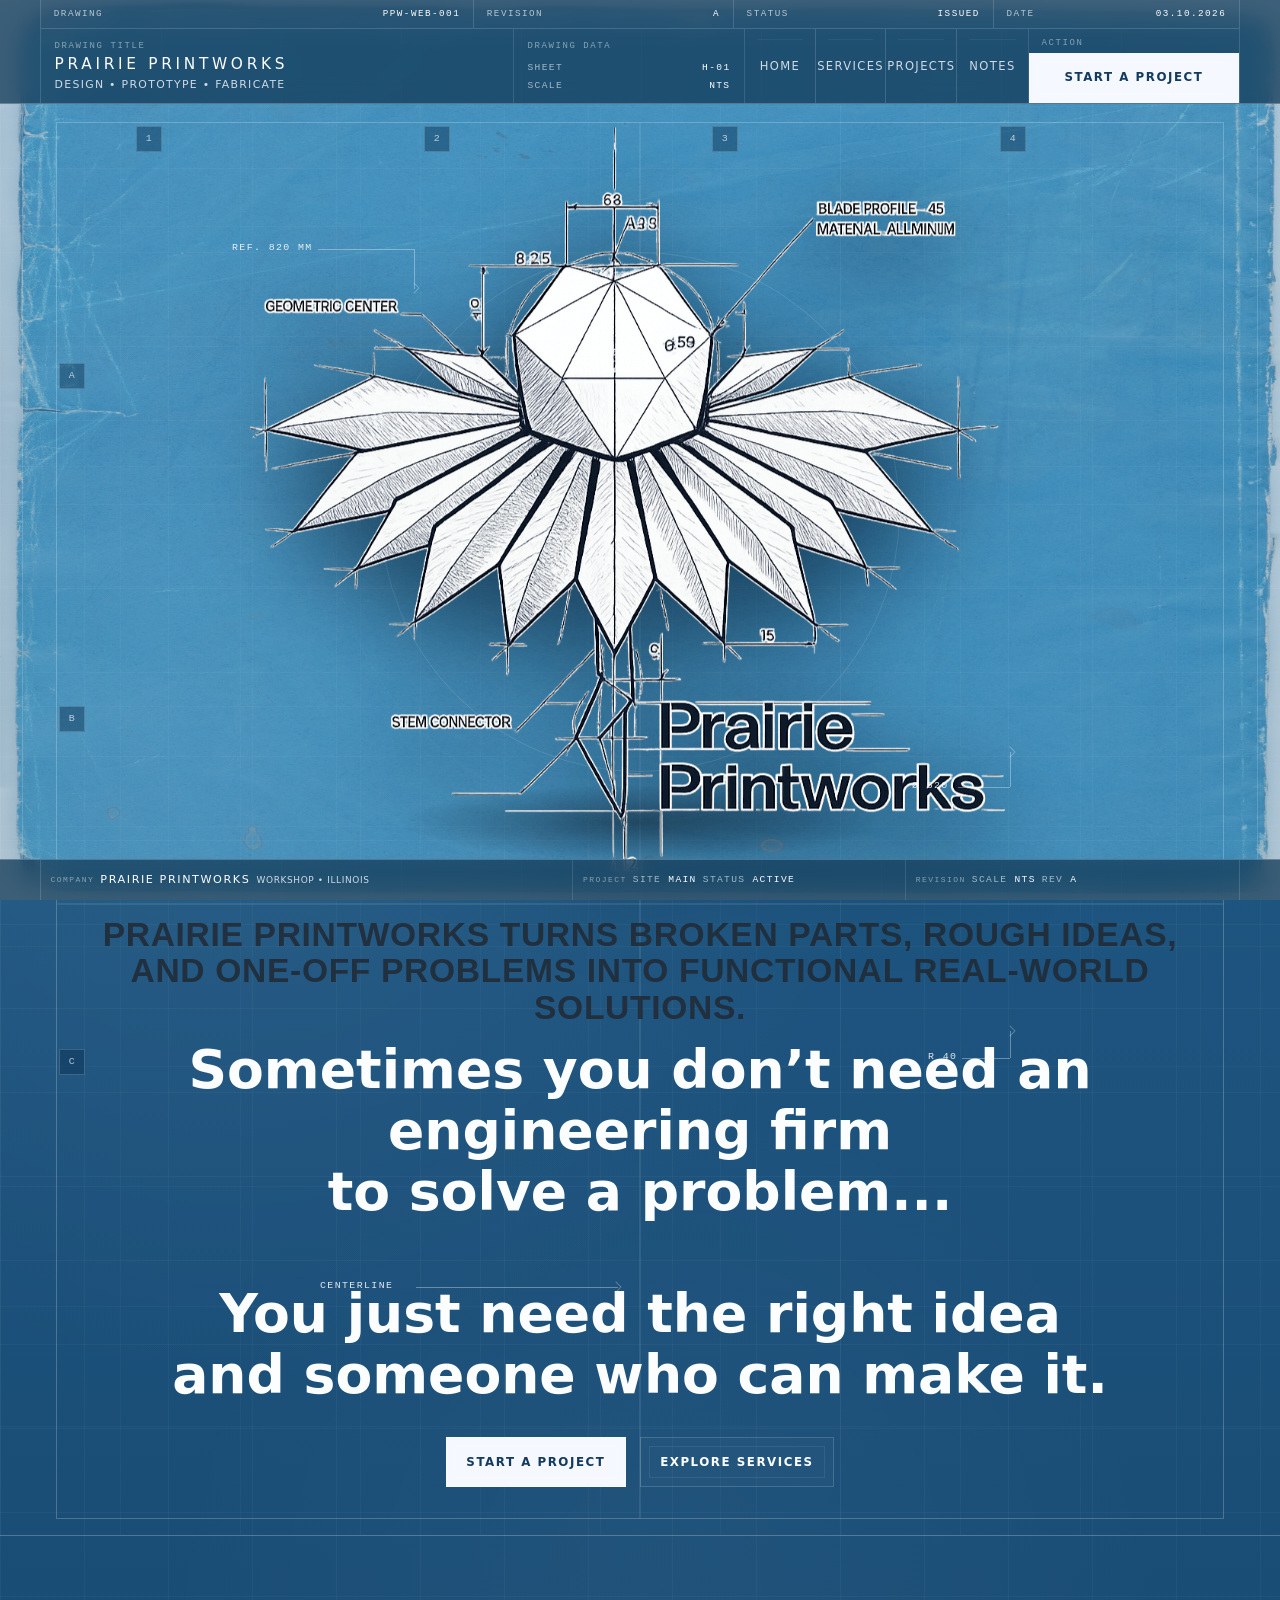
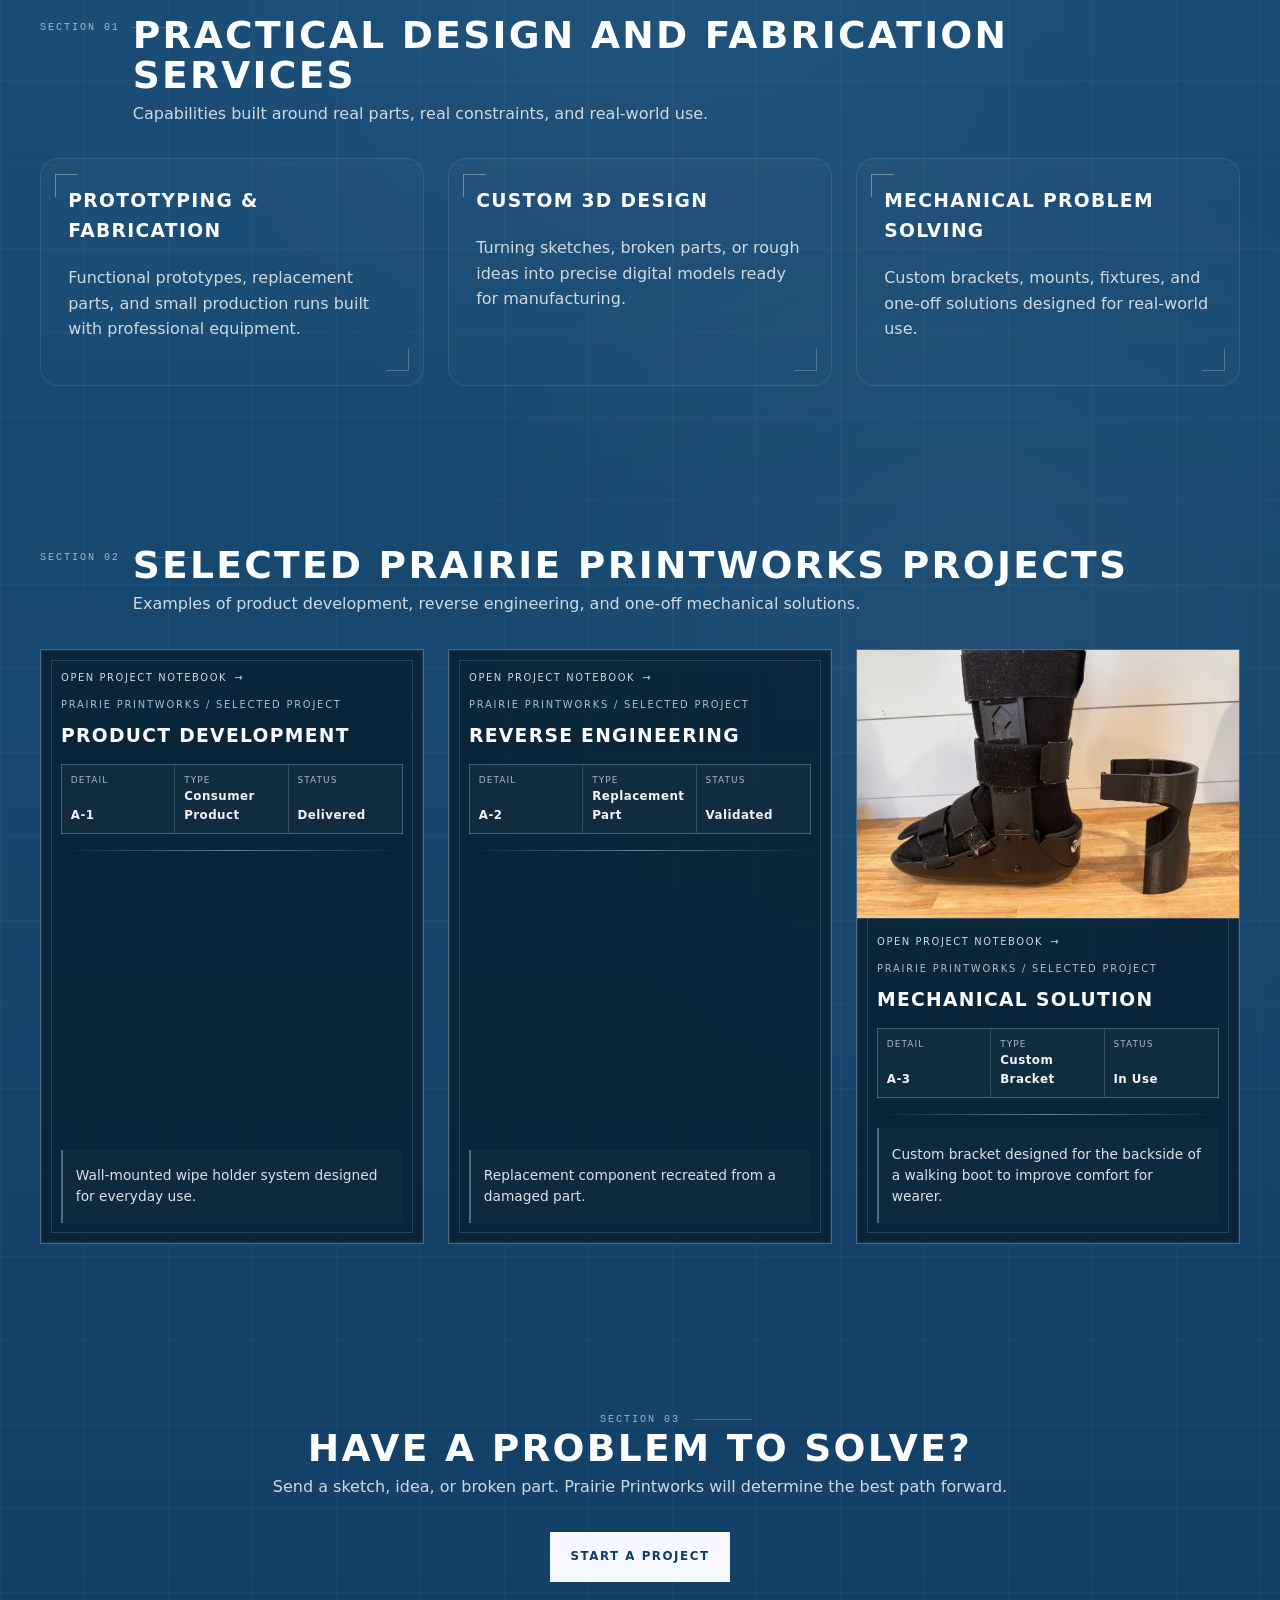
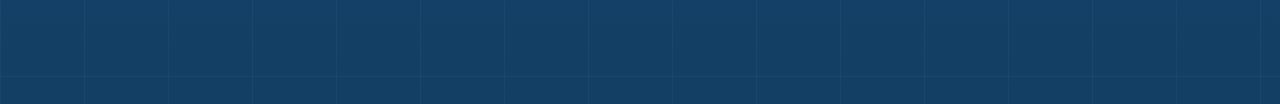
==== commit a8bb45db: "Swap hero headline and supporting sentence" ====
--- a/index.html
+++ b/index.html
@@ -108,8 +108,8 @@
         <img src="assets/images/ppw-logo-shaded.png" alt="Prairie Printworks" />
       </div>
 
-      <h1>Sometimes you don’t need an engineering firm<br>to solve a problem...<br><br>You just need the right idea<br>and someone who can make it.</h1>
-      <p class="lead">Prairie Printworks turns broken parts, rough ideas, and one-off problems into functional real-world solutions.</p>
+      <h1>Prairie Printworks turns broken parts, rough ideas, and one-off problems into functional real-world solutions.</h1>
+      <p class="lead">Sometimes you don’t need an engineering firm<br>to solve a problem...<br><br>You just need the right idea<br>and someone who can make it.</p>
 
       <div class="hero-actions">
         <a class="btn btn-primary" href="start-a-project.html">Start a Project</a>
--- a/assets/css/styles.css
+++ b/assets/css/styles.css
@@ -604,9 +604,10 @@
 }
 
 .hero h1{
-  font-size:clamp(1.85rem,4.4vw,3.15rem);
+  font-size:clamp(1.25rem,2.8vw,2.1rem);
   line-height:1.08;
   max-width:1100px;
+  color:rgba(33, 40, 50, 0.84);
 }
 
 .lead{
@@ -616,6 +617,14 @@
   font-size:1.1rem;
   position:relative;
   z-index:2;
+}
+
+.hero .lead{
+  max-width:1100px;
+  font-size:clamp(1.95rem,4.5vw,3.35rem);
+  line-height:1.14;
+  font-weight:700;
+  color:var(--heading);
 }
 
 .hero-actions{
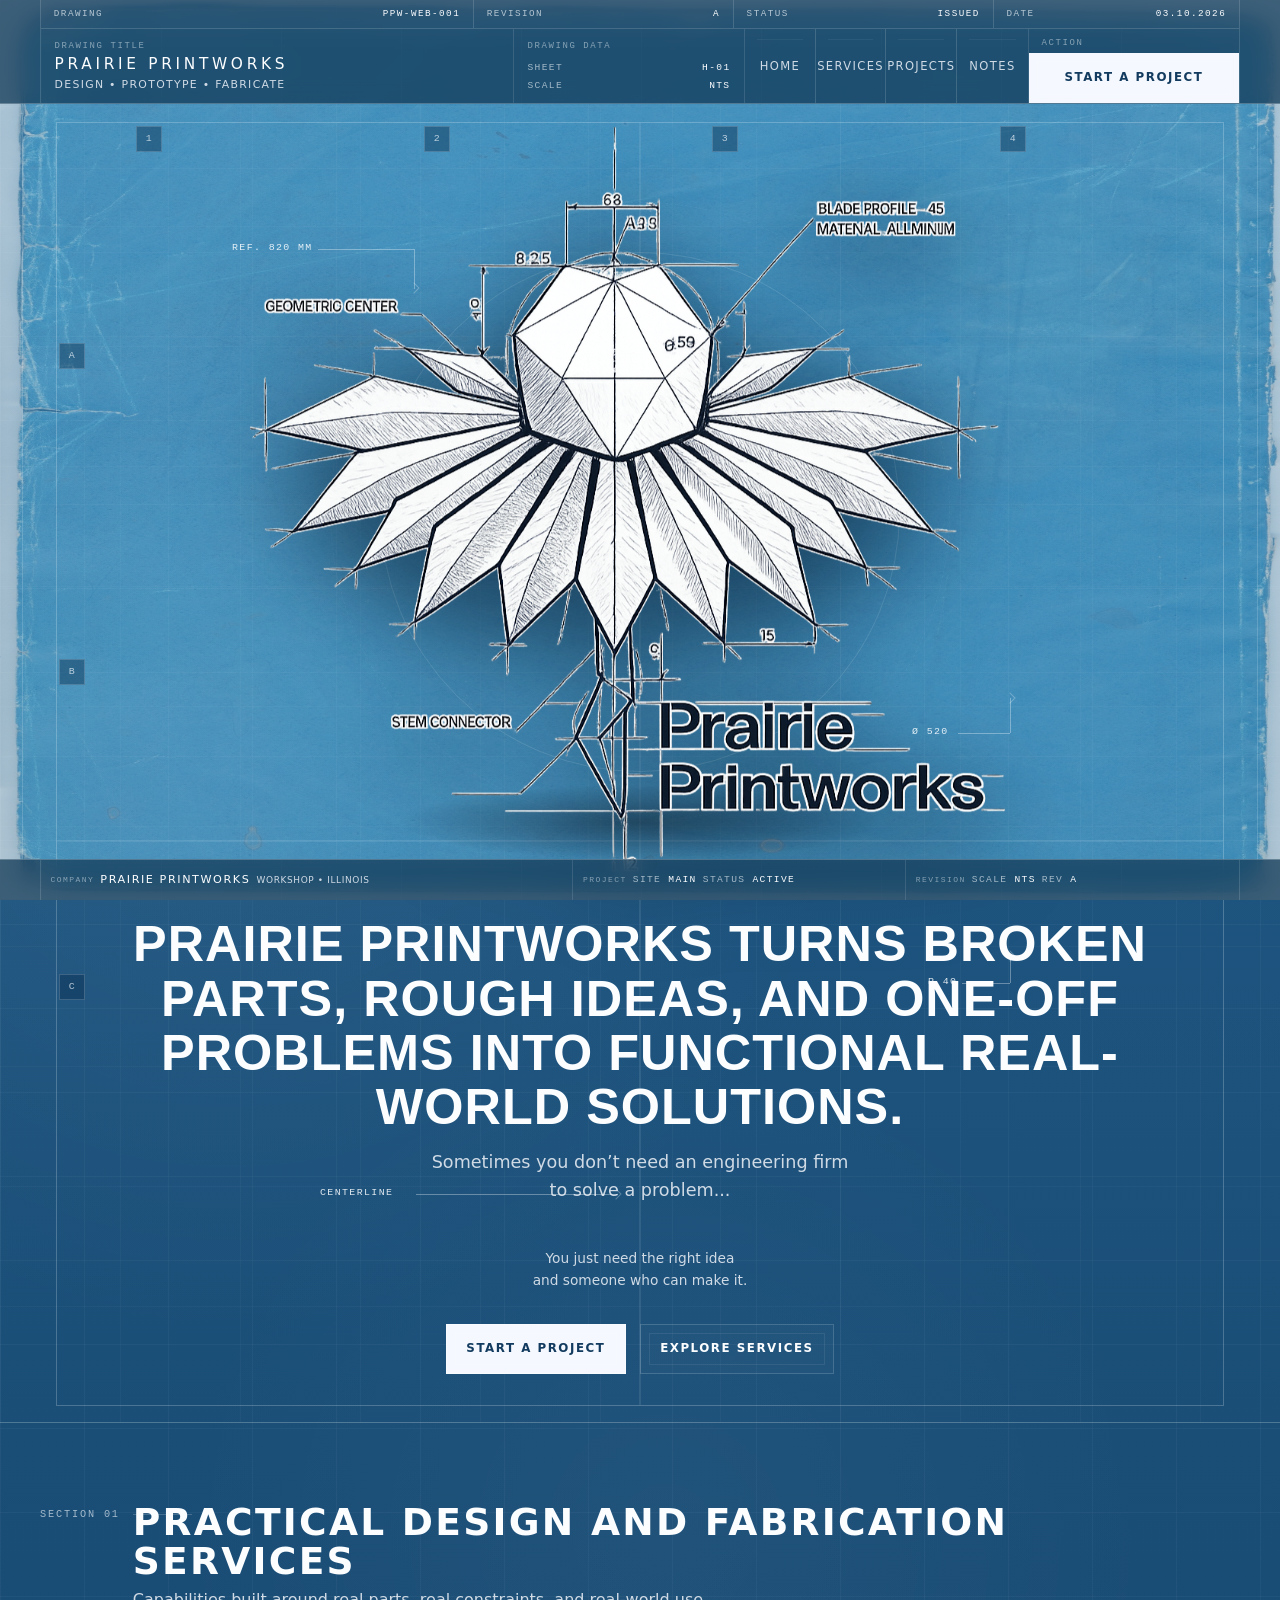
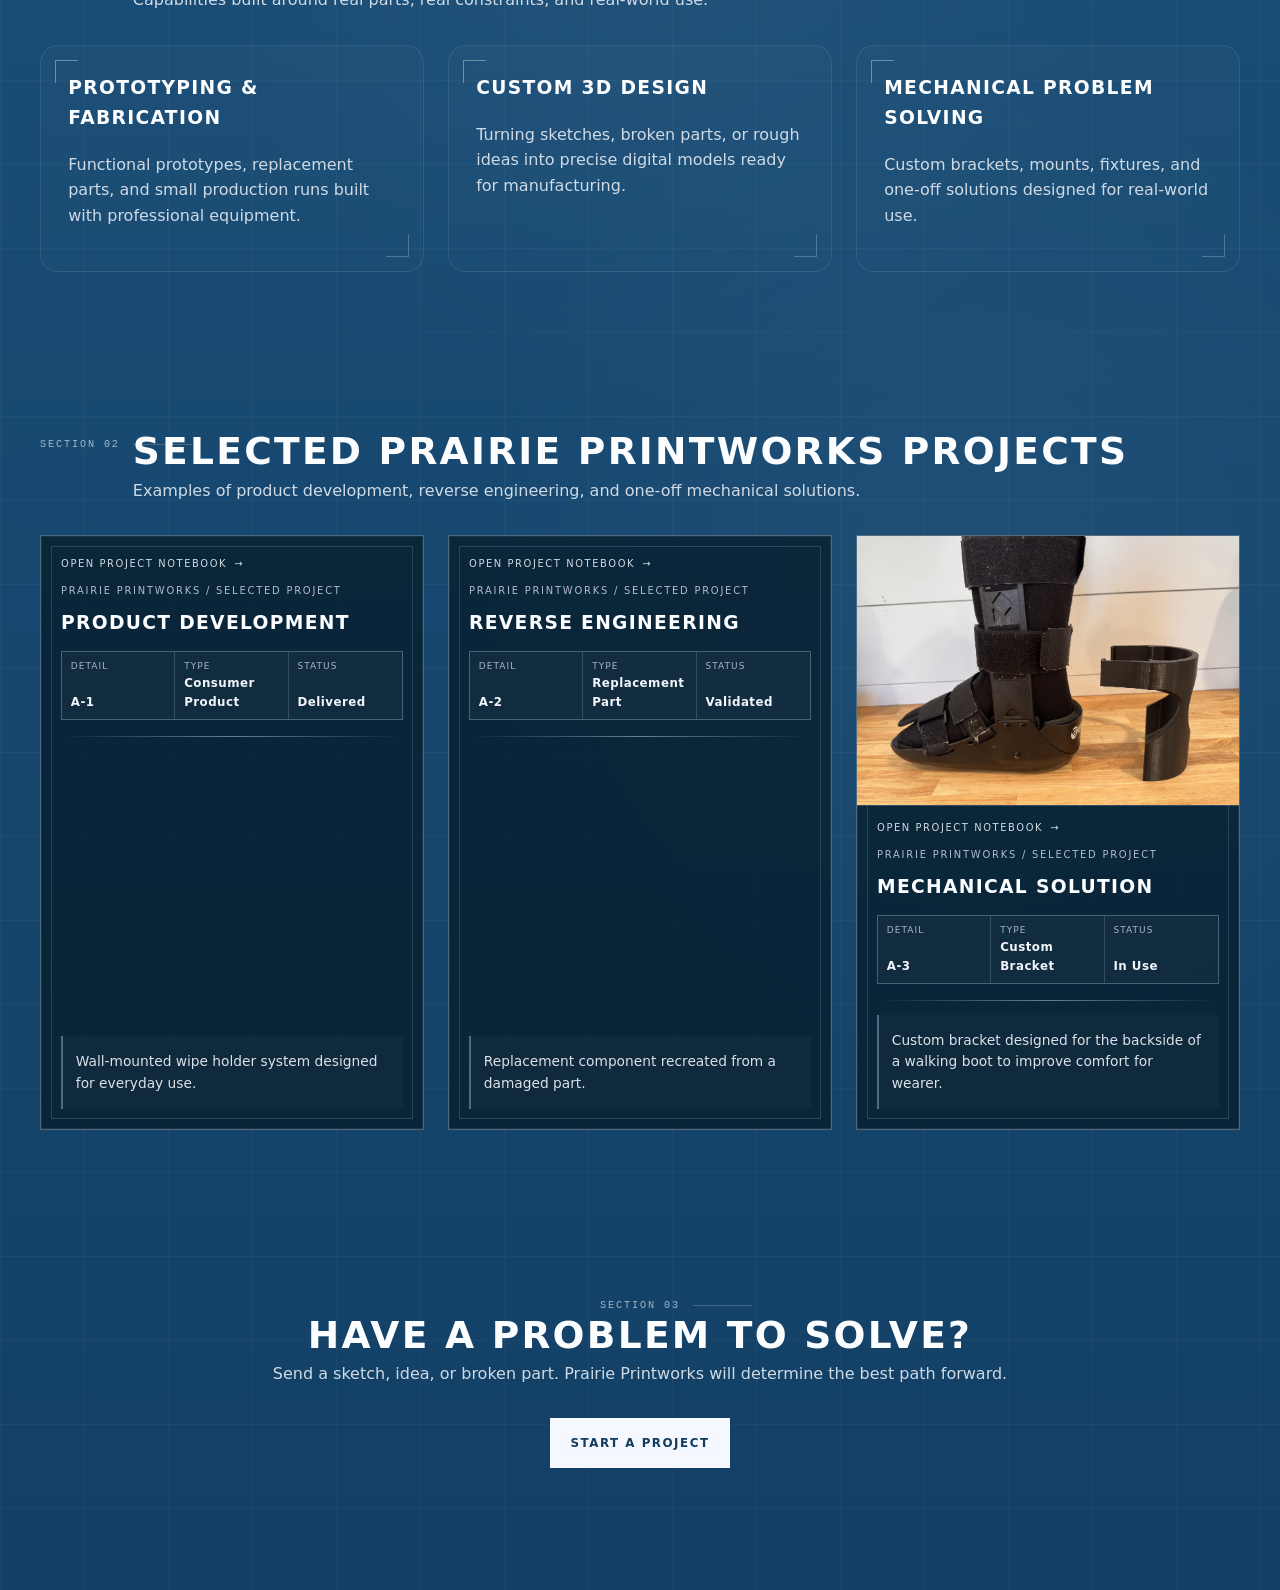
==== commit e59d7a20: "Reduce size of second hero lead sentence" ====
--- a/index.html
+++ b/index.html
@@ -109,7 +109,10 @@
       </div>
 
       <h1>Prairie Printworks turns broken parts, rough ideas, and one-off problems into functional real-world solutions.</h1>
-      <p class="lead">Sometimes you don’t need an engineering firm<br>to solve a problem...<br><br>You just need the right idea<br>and someone who can make it.</p>
+      <p class="lead">
+        Sometimes you don’t need an engineering firm<br>to solve a problem...
+        <span class="lead-secondary"><br><br>You just need the right idea<br>and someone who can make it.</span>
+      </p>
 
       <div class="hero-actions">
         <a class="btn btn-primary" href="start-a-project.html">Start a Project</a>
--- a/assets/css/styles.css
+++ b/assets/css/styles.css
@@ -604,10 +604,9 @@
 }
 
 .hero h1{
-  font-size:clamp(1.25rem,2.8vw,2.1rem);
+  font-size:clamp(1.85rem,4.4vw,3.15rem);
   line-height:1.08;
   max-width:1100px;
-  color:rgba(33, 40, 50, 0.84);
 }
 
 .lead{
@@ -619,12 +618,9 @@
   z-index:2;
 }
 
-.hero .lead{
-  max-width:1100px;
-  font-size:clamp(1.95rem,4.5vw,3.35rem);
-  line-height:1.14;
-  font-weight:700;
-  color:var(--heading);
+.lead-secondary{
+  display:block;
+  font-size:.78em;
 }
 
 .hero-actions{
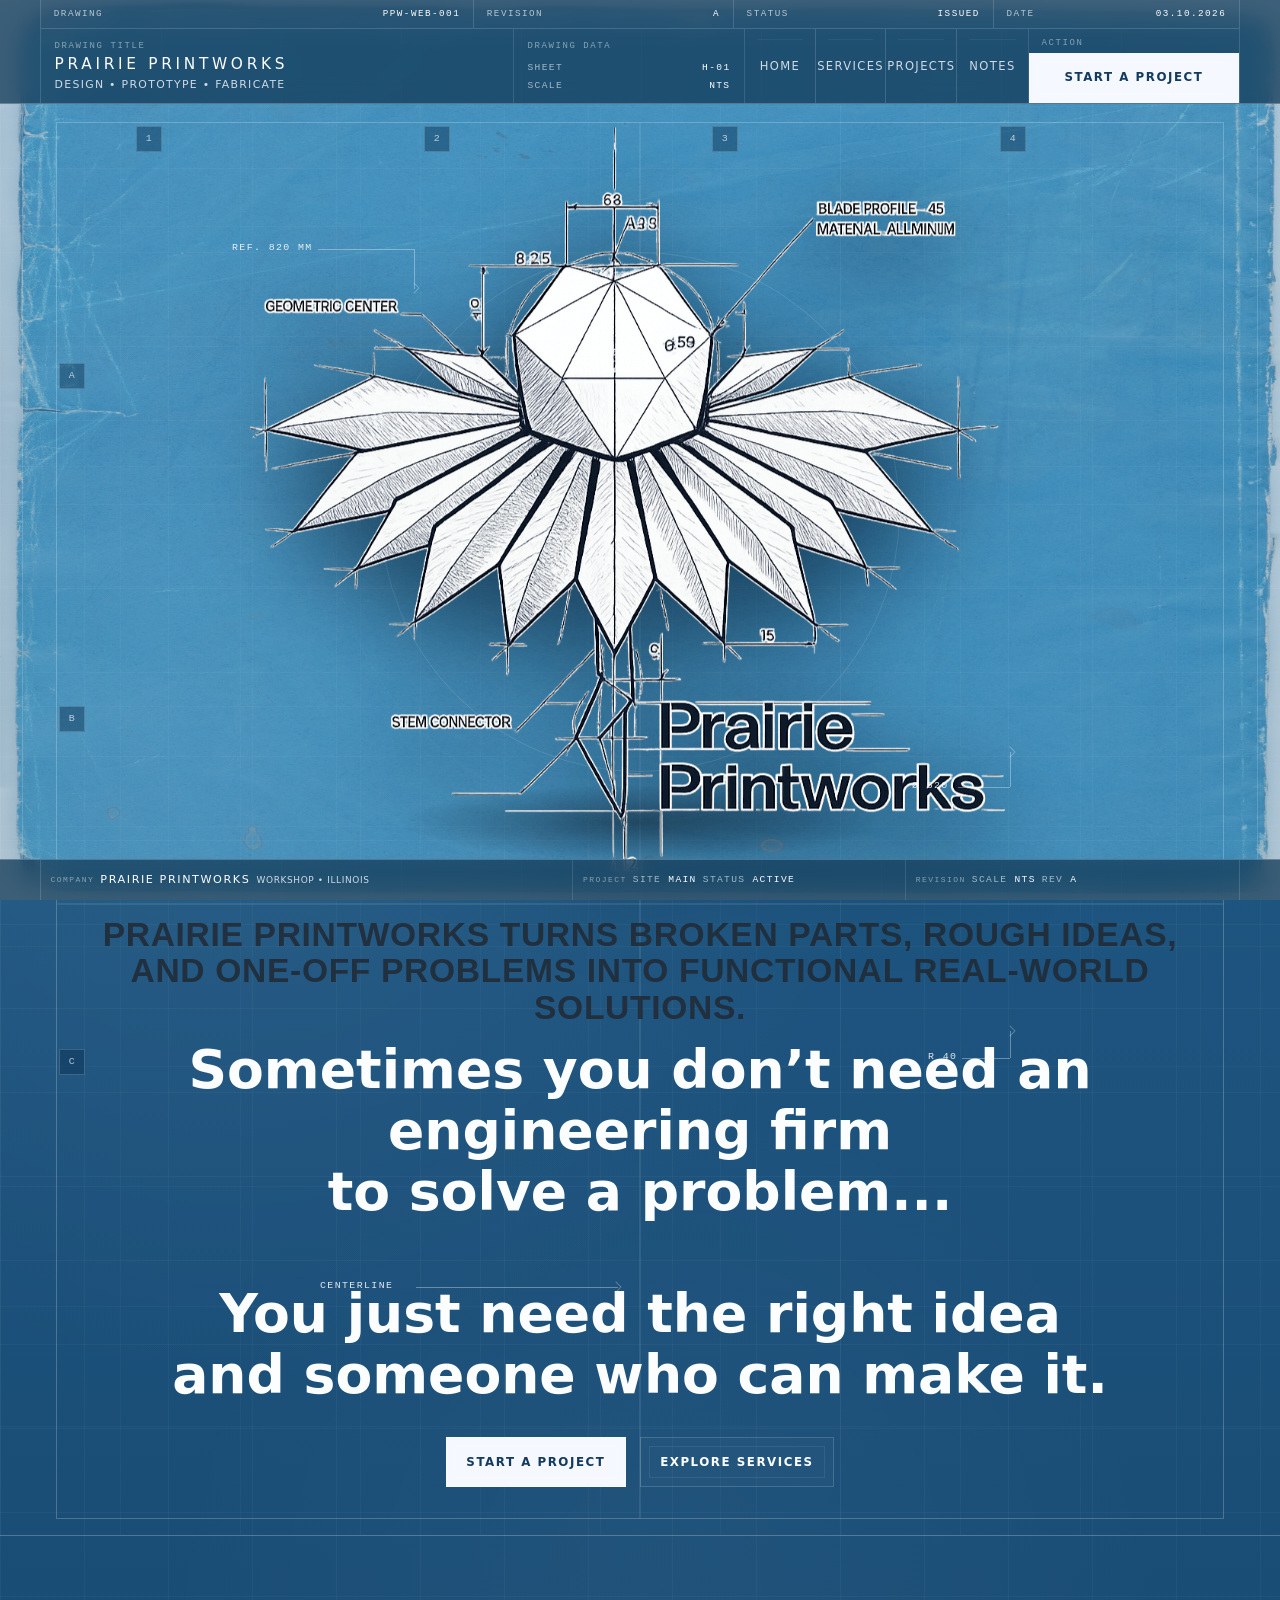
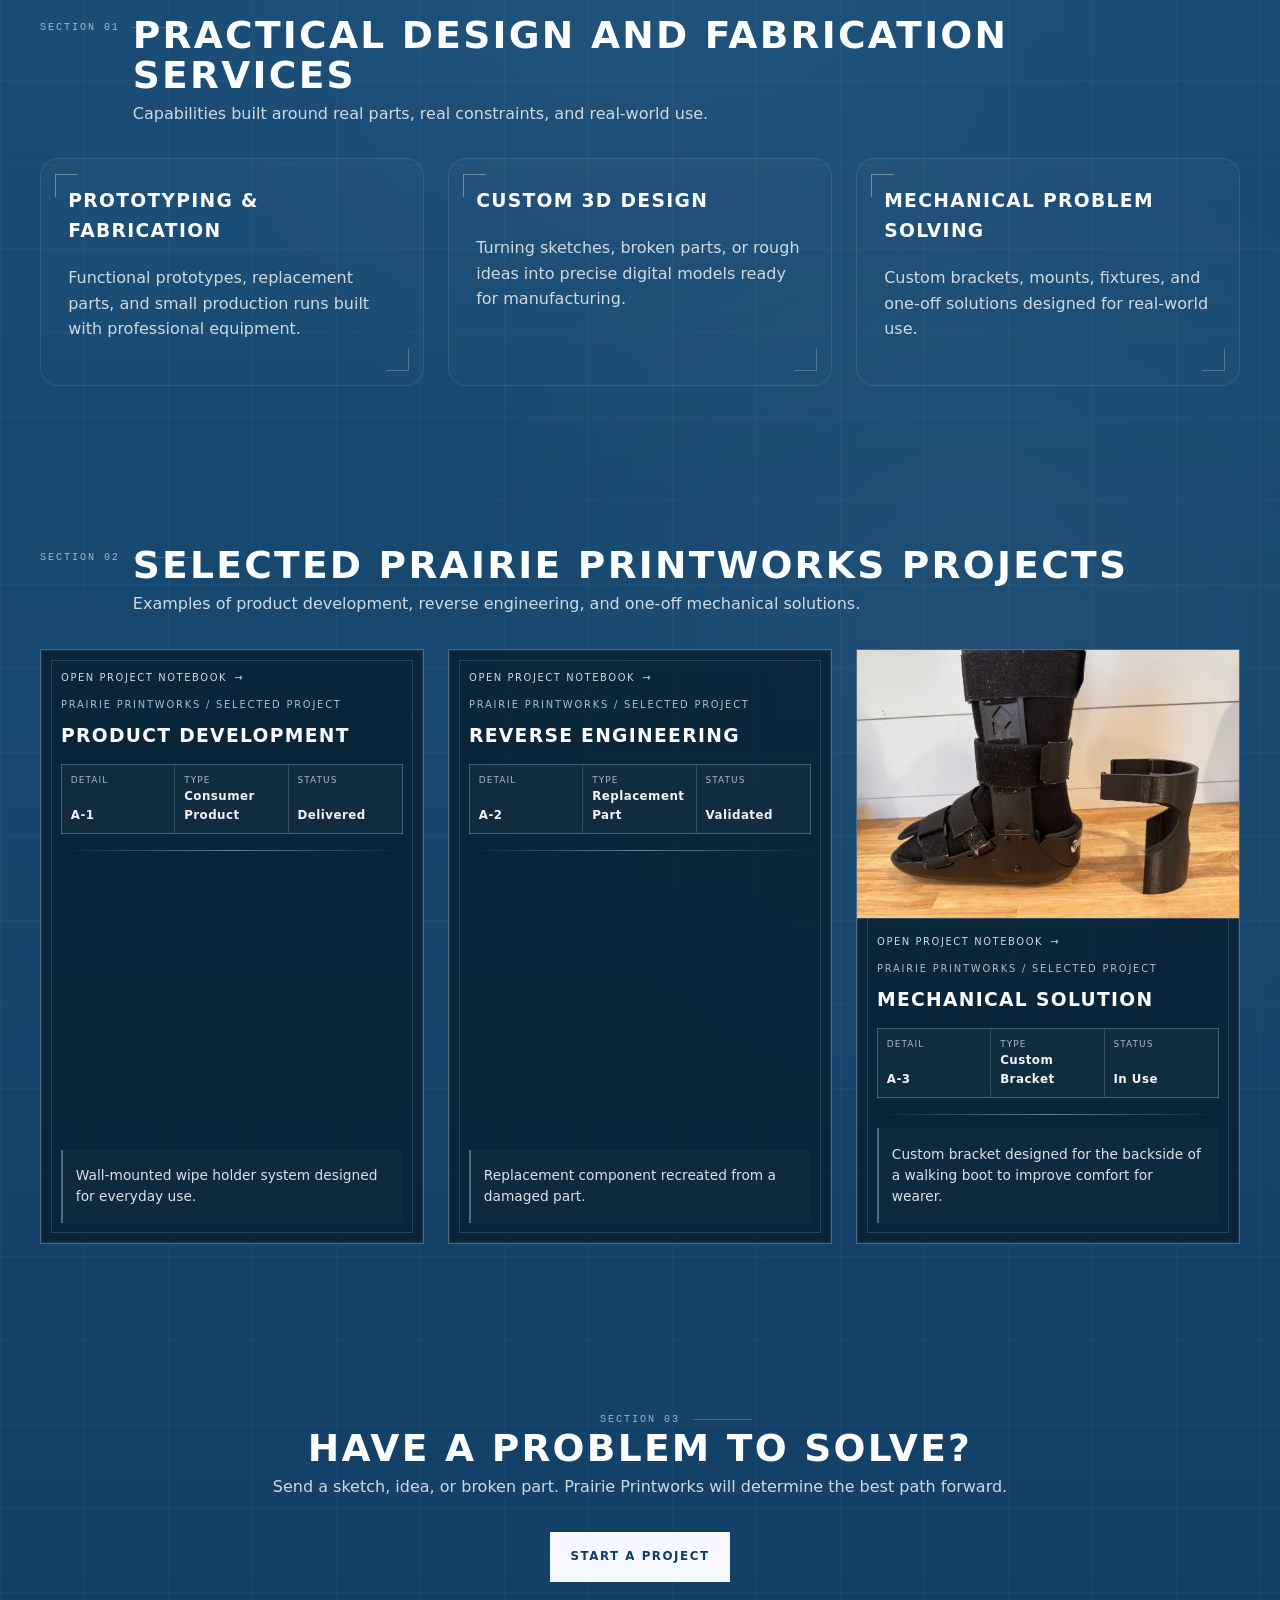
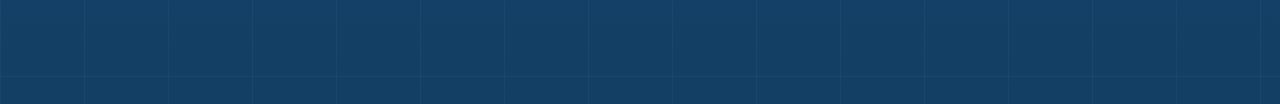
==== commit 67f34646: "Merge branch 'main' into codex/increase-font-size-for-focus-text-duaqqj" ====
--- a/index.html
+++ b/index.html
@@ -109,10 +109,7 @@
       </div>
 
       <h1>Prairie Printworks turns broken parts, rough ideas, and one-off problems into functional real-world solutions.</h1>
-      <p class="lead">
-        Sometimes you don’t need an engineering firm<br>to solve a problem...
-        <span class="lead-secondary"><br><br>You just need the right idea<br>and someone who can make it.</span>
-      </p>
+      <p class="lead">Sometimes you don’t need an engineering firm<br>to solve a problem...<br><br>You just need the right idea<br>and someone who can make it.</p>
 
       <div class="hero-actions">
         <a class="btn btn-primary" href="start-a-project.html">Start a Project</a>
--- a/assets/css/styles.css
+++ b/assets/css/styles.css
@@ -604,9 +604,10 @@
 }
 
 .hero h1{
-  font-size:clamp(1.85rem,4.4vw,3.15rem);
+  font-size:clamp(1.25rem,2.8vw,2.1rem);
   line-height:1.08;
   max-width:1100px;
+  color:rgba(33, 40, 50, 0.84);
 }
 
 .lead{
@@ -618,9 +619,12 @@
   z-index:2;
 }
 
-.lead-secondary{
-  display:block;
-  font-size:.78em;
+.hero .lead{
+  max-width:1100px;
+  font-size:clamp(1.95rem,4.5vw,3.35rem);
+  line-height:1.14;
+  font-weight:700;
+  color:var(--heading);
 }
 
 .hero-actions{
